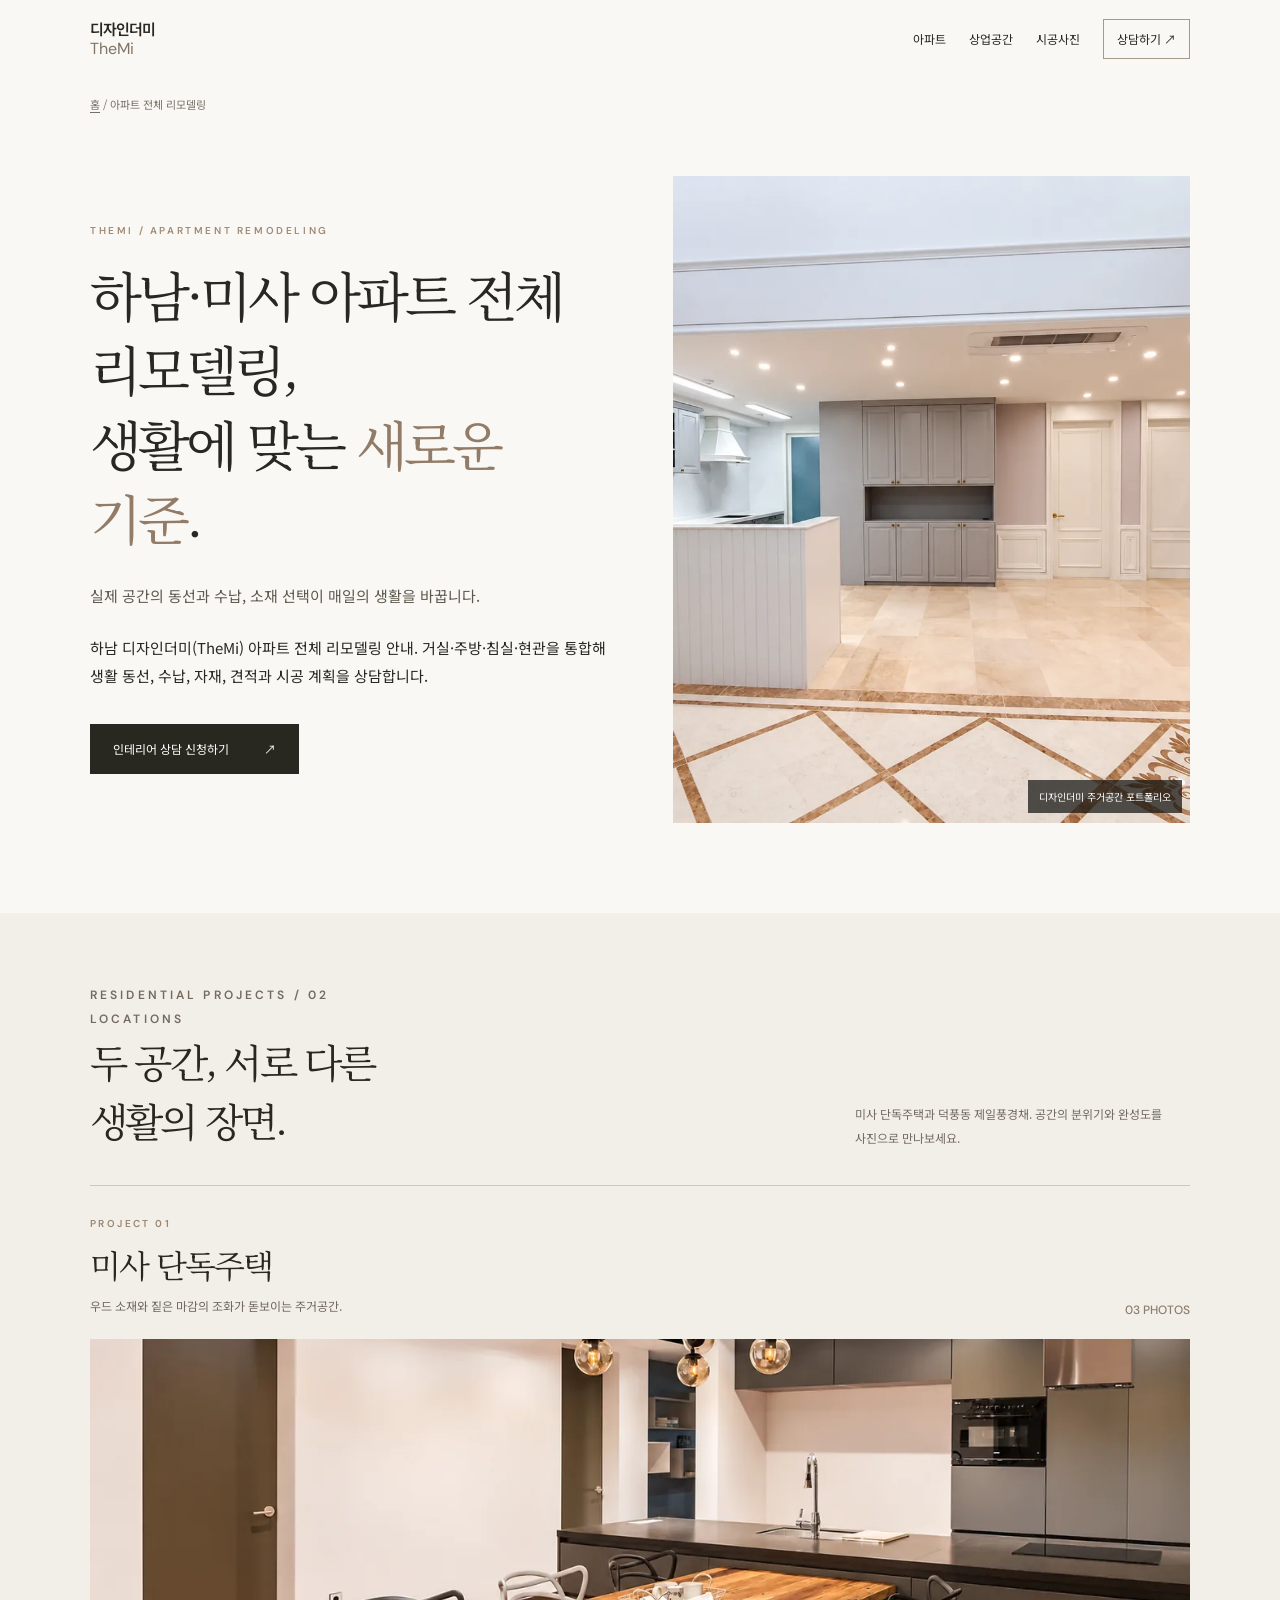
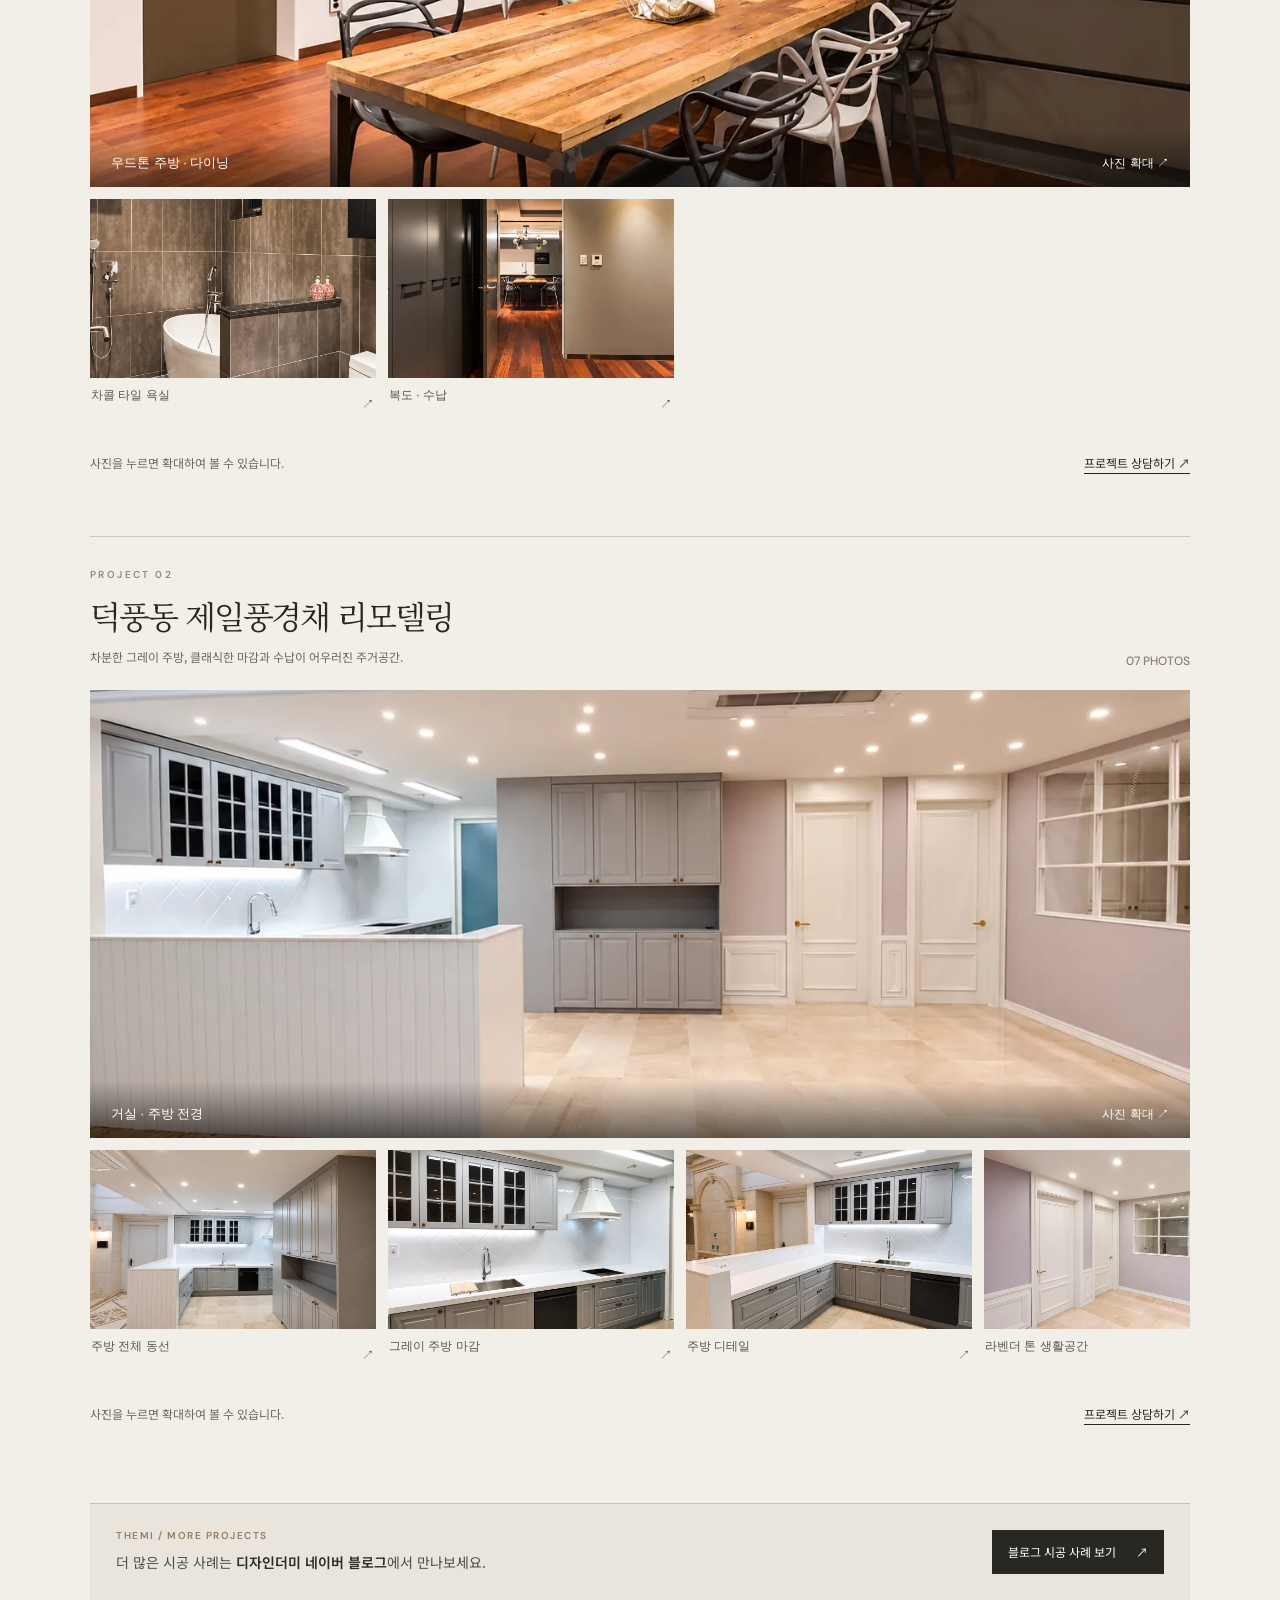
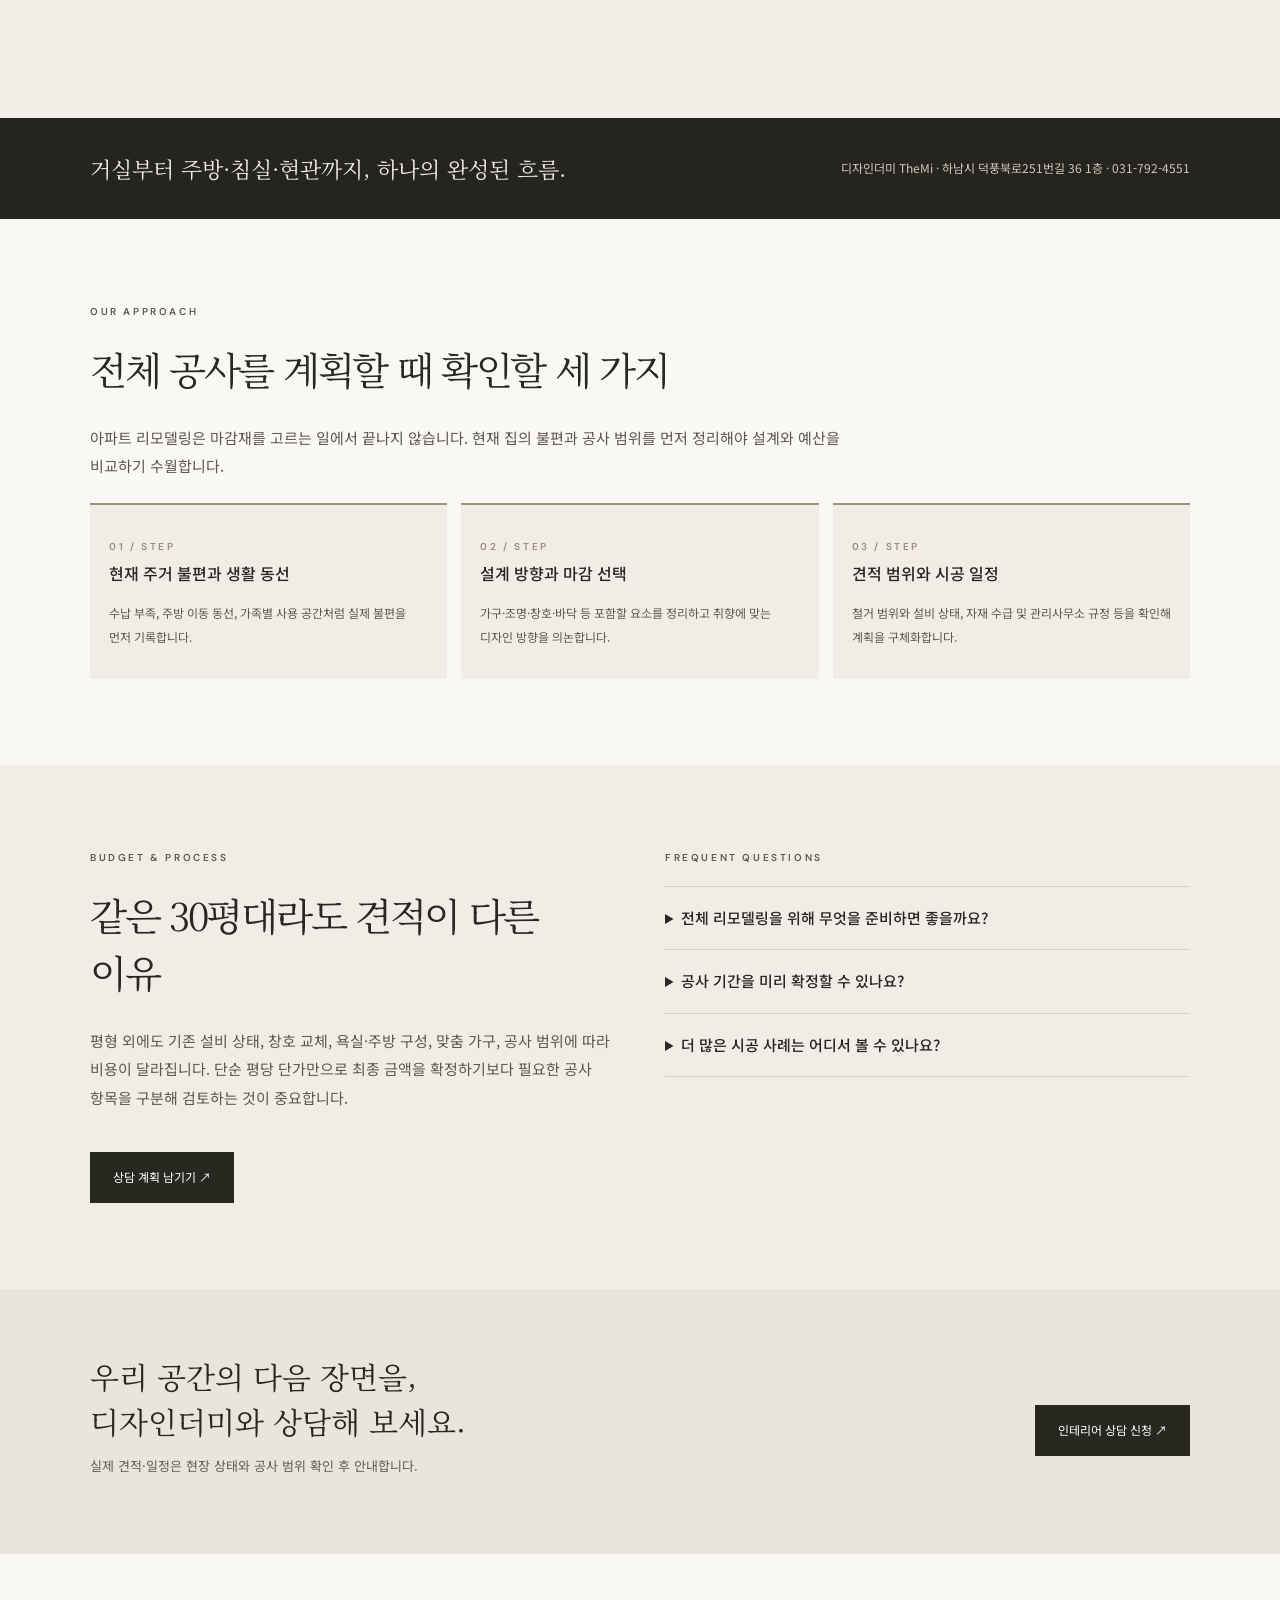
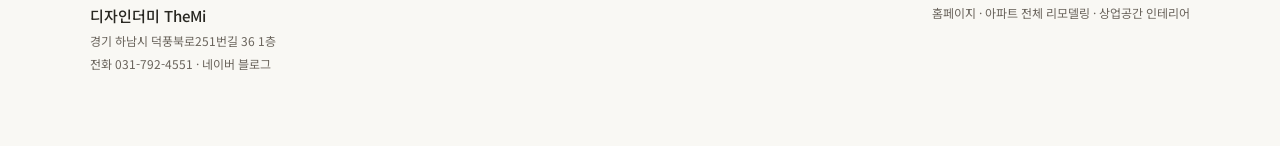
==== apartment-remodeling.html @ db44b950 "Add local answer content and structured geographic breadcrumbs for SEO AEO GEO" ====
<!doctype html>
<html lang="ko">
<head>
<meta charset="utf-8"><meta name="viewport" content="width=device-width, initial-scale=1">
<meta name="robots" content="index, follow, max-image-preview:large"><meta name="theme-color" content="#282720">
<title>하남·미사 아파트 리모델링 상담 | 디자인더미 TheMi</title>
<meta name="description" content="디자인더미 TheMi 주거공간 리모델링 포트폴리오. 미사 단독주택 3장, 하남 덕풍동 제일풍경채 7장의 주방·거실·욕실 사진과 아파트 전체 리모델링 상담 안내.">
<link rel="canonical" href="https://themi.co.kr/apartment-remodeling.html">
<meta property="og:type" content="article"><meta property="og:locale" content="ko_KR">
<meta property="og:site_name" content="디자인더미 TheMi">
<meta property="og:title" content="하남 아파트 전체 리모델링 상담 | 디자인더미 TheMi"><meta property="og:description" content="디자인더미 TheMi 주거공간 리모델링 포트폴리오. 미사 단독주택 3장, 하남 덕풍동 제일풍경채 7장의 주방·거실·욕실 사진과 아파트 전체 리모델링 상담 안내."><meta property="og:url" content="https://themi.co.kr/apartment-remodeling.html">
<meta property="og:image" content="https://themi.co.kr/assets/images/residential/deokpung-open-space.webp">
<link rel="icon" type="image/svg+xml" href="assets/favicon.svg">
<link rel="stylesheet" href="assets/seo-pages.css?v=20261024-public-01">
<link rel="stylesheet" href="assets/residential-gallery.css?v=20261024-public-01">
<script defer src="assets/residential-gallery.js?v=20261024b"></script>
<script type="application/ld+json">{"@context":"https://schema.org","@type":"Service","@id":"https://themi.co.kr/apartment-remodeling.html#service","name":"아파트 전체 리모델링","serviceType":"아파트 전체 리모델링","description":"하남 디자인더미(TheMi) 아파트 전체 리모델링 안내. 거실·주방·침실·현관을 통합해 생활 동선, 수납, 자재, 견적과 시공 계획을 상담합니다.","url":"https://themi.co.kr/apartment-remodeling.html","provider":{"@type":"LocalBusiness","name":"디자인더미","alternateName":"TheMi","url":"https://themi.co.kr/","telephone":"+82-31-792-4551","address":{"@type":"PostalAddress","streetAddress":"덕풍북로251번길 36 1층","addressLocality":"하남시","addressRegion":"경기도","addressCountry":"KR"}}}</script>
<script type="application/ld+json">{"@context":"https://schema.org","@type":"BreadcrumbList","itemListElement":[{"@type":"ListItem","position":1,"name":"홈","item":"https://themi.co.kr/"},{"@type":"ListItem","position":2,"name":"아파트 전체 리모델링","item":"https://themi.co.kr/apartment-remodeling.html"}]}</script>
</head>
<body>
<header class="wrap top"><a class="logo" href="./" aria-label="디자인더미 홈페이지">디자인더미<small>TheMi</small></a><nav class="nav" aria-label="서비스 메뉴"><a href="apartment-remodeling.html">아파트</a><a href="commercial-interior.html">상업공간</a><a href="#residential-portfolio">시공사진</a><a href="index.html#contact">상담하기 ↗</a></nav></header>
<main id="main">
<div class="wrap crumb"><a href="./">홈</a> / 아파트 전체 리모델링</div>
<section class="wrap hero">
<div><p class="eyebrow">THEMI / APARTMENT REMODELING</p><h1>하남·미사 아파트 전체 리모델링,<br>생활에 맞는 <em>새로운 기준</em>.</h1><p class="lead">실제 공간의 동선과 수납, 소재 선택이 매일의 생활을 바꿉니다.</p><p>하남 디자인더미(TheMi) 아파트 전체 리모델링 안내. 거실·주방·침실·현관을 통합해 생활 동선, 수납, 자재, 견적과 시공 계획을 상담합니다.</p><a class="btn" href="index.html#contact">인테리어 상담 신청하기 <span aria-hidden="true">↗</span></a></div>
<figure><img src="assets/images/residential/deokpung-open-space.webp" alt="하남 덕풍동 제일풍경채 아파트 리모델링 주방과 생활공간" loading="eager"><figcaption class="photo-note">디자인더미 주거공간 포트폴리오</figcaption></figure>
</section>

<section class="residential-projects" id="residential-portfolio" aria-labelledby="residential-portfolio-title">
 <div class="wrap">
  <div class="project-heading"><div><p class="eyebrow">RESIDENTIAL PROJECTS / 02 LOCATIONS</p><h2 id="residential-portfolio-title">두 공간, 서로 다른<br>생활의 장면.</h2></div><p>미사 단독주택과 덕풍동 제일풍경채. 공간의 분위기와 완성도를 사진으로 만나보세요.</p></div>
  <article class="res-project" id="misa-house">
  <div class="res-project-head"><div><span class="res-project-num">PROJECT 01</span><h3>미사 단독주택</h3><p>우드 소재와 짙은 마감의 조화가 돋보이는 주거공간.</p></div><span class="res-project-count">03 PHOTOS</span></div>
  <button class="res-project-hero" type="button" data-res-photo data-project="misa" data-index="0" aria-label="우드톤 주방 · 다이닝 사진 확대"><img src="assets/images/residential/misa-dining.webp" alt="원목 다이닝 테이블과 짙은 컬러 주방이 있는 미사 단독주택" width="1300" height="850" decoding="async" loading="lazy"><span class="res-project-photo-label"><strong>우드톤 주방 · 다이닝</strong><span>사진 확대 ↗</span></span></button>
  <div class="res-project-rail" role="group" aria-label="미사 단독주택 다른 사진 가로 목록"><button class="res-project-tile" type="button" data-res-photo data-project="misa" data-index="1" aria-label="차콜 타일 욕실 사진 확대"><img src="assets/images/residential/misa-bath.webp" alt="차콜 컬러 타일과 욕조를 중심으로 한 미사 단독주택 욕실" width="700" height="510" decoding="async" loading="lazy"><span>차콜 타일 욕실<span aria-hidden="true">↗</span></span></button>
<button class="res-project-tile" type="button" data-res-photo data-project="misa" data-index="2" aria-label="복도 · 수납 사진 확대"><img src="assets/images/residential/misa-hall.webp" alt="우드 바닥과 수납장으로 이어지는 미사 단독주택 실내 복도" width="700" height="510" decoding="async" loading="lazy"><span>복도 · 수납<span aria-hidden="true">↗</span></span></button></div>
  <div class="res-project-controls"><span>사진을 누르면 확대하여 볼 수 있습니다.</span><a href="index.html#contact">프로젝트 상담하기 ↗</a></div>
</article>
  <article class="res-project" id="deokpung-jeil">
  <div class="res-project-head"><div><span class="res-project-num">PROJECT 02</span><h3>덕풍동 제일풍경채 리모델링</h3><p>차분한 그레이 주방, 클래식한 마감과 수납이 어우러진 주거공간.</p></div><span class="res-project-count">07 PHOTOS</span></div>
  <button class="res-project-hero" type="button" data-res-photo data-project="deokpung" data-index="0" aria-label="거실 · 주방 전경 사진 확대"><img src="assets/images/residential/deokpung-open-space.webp" alt="덕풍동 제일풍경채의 개방된 거실과 주방" width="1300" height="850" decoding="async" loading="lazy"><span class="res-project-photo-label"><strong>거실 · 주방 전경</strong><span>사진 확대 ↗</span></span></button>
  <div class="res-project-rail" role="group" aria-label="덕풍동 제일풍경채 리모델링 다른 사진 가로 목록"><button class="res-project-tile" type="button" data-res-photo data-project="deokpung" data-index="1" aria-label="주방 전체 동선 사진 확대"><img src="assets/images/residential/deokpung-kitchen-overview.webp" alt="수납장을 배치한 덕풍동 제일풍경채 주방 전경" width="700" height="510" decoding="async" loading="lazy"><span>주방 전체 동선<span aria-hidden="true">↗</span></span></button>
<button class="res-project-tile" type="button" data-res-photo data-project="deokpung" data-index="2" aria-label="그레이 주방 마감 사진 확대"><img src="assets/images/residential/deokpung-kitchen-front.webp" alt="차분한 그레이 수납장과 주방 마감" width="700" height="510" decoding="async" loading="lazy"><span>그레이 주방 마감<span aria-hidden="true">↗</span></span></button>
<button class="res-project-tile" type="button" data-res-photo data-project="deokpung" data-index="3" aria-label="주방 디테일 사진 확대"><img src="assets/images/residential/deokpung-kitchen-side.webp" alt="주방 수전과 상·하부장 및 다이닝 동선" width="700" height="510" decoding="async" loading="lazy"><span>주방 디테일<span aria-hidden="true">↗</span></span></button>
<button class="res-project-tile" type="button" data-res-photo data-project="deokpung" data-index="4" aria-label="라벤더 톤 생활공간 사진 확대"><img src="assets/images/residential/deokpung-room.webp" alt="밝은 바닥과 실내 창문이 특징인 생활공간" width="700" height="510" decoding="async" loading="lazy"><span>라벤더 톤 생활공간<span aria-hidden="true">↗</span></span></button>
<button class="res-project-tile" type="button" data-res-photo data-project="deokpung" data-index="5" aria-label="드레스룸 · 복도 사진 확대"><img src="assets/images/residential/deokpung-dressing.webp" alt="밝은 수납장과 슬라이딩 도어가 있는 복도" width="700" height="510" decoding="async" loading="lazy"><span>드레스룸 · 복도<span aria-hidden="true">↗</span></span></button>
<button class="res-project-tile" type="button" data-res-photo data-project="deokpung" data-index="6" aria-label="거실과 마감 디테일 사진 확대"><img src="assets/images/residential/deokpung-living.webp" alt="천장 장식과 포인트 바닥 디자인을 적용한 거실" width="700" height="510" decoding="async" loading="lazy"><span>거실과 마감 디테일<span aria-hidden="true">↗</span></span></button></div>
  <div class="res-project-controls"><span>사진을 누르면 확대하여 볼 수 있습니다.</span><a href="index.html#contact">프로젝트 상담하기 ↗</a></div>
</article>
  
  <div class="portfolio-blog-cta"><div><span class="portfolio-blog-kicker">THEMI / MORE PROJECTS</span><p>더 많은 시공 사례는 <strong>디자인더미 네이버 블로그</strong>에서 만나보세요.</p></div><a href="https://blog.naver.com/771jung" target="_blank" rel="noopener noreferrer">블로그 시공 사례 보기 <span aria-hidden="true">↗</span></a></div>
 </div>
</section>
<dialog class="res-lightbox" id="residential-lightbox" aria-label="주거공간 시공 사진 크게 보기">
 <div class="res-lightbox-shell">
  <button class="res-lightbox-close" type="button" data-res-close aria-label="확대 사진 닫기">×</button>
  <div class="res-lightbox-image"><img id="residential-lightbox-image" alt="주거공간 사진" src="assets/images/residential/misa-dining.webp"></div>
  <div class="res-lightbox-bottom"><div class="meta"><small id="residential-lightbox-project">미사 단독주택</small><strong id="residential-lightbox-title">주방 · 다이닝</strong></div>
    <div class="res-lightbox-buttons"><button id="residential-photo-prev" type="button" aria-label="이전 사진">←</button><span id="residential-lightbox-count" aria-live="polite">1 / 3</span><button id="residential-photo-next" type="button" aria-label="다음 사진">→</button></div>
  </div>
 </div>
</dialog>
<section class="band"><div class="wrap"><b>거실부터 주방·침실·현관까지, 하나의 완성된 흐름.</b><span>디자인더미 TheMi · 하남시 덕풍북로251번길 36 1층 · 031-792-4551</span></div></section>
<section class="section"><div class="wrap"><p class="eyebrow">OUR APPROACH</p><h2>전체 공사를 계획할 때 확인할 세 가지</h2><p>아파트 리모델링은 마감재를 고르는 일에서 끝나지 않습니다. 현재 집의 불편과 공사 범위를 먼저 정리해야 설계와 예산을 비교하기 수월합니다.</p><div class="cards"><article class="card"><span class="eyebrow">01 / STEP</span><h3>현재 주거 불편과 생활 동선</h3><p>수납 부족, 주방 이동 동선, 가족별 사용 공간처럼 실제 불편을 먼저 기록합니다.</p></article>
<article class="card"><span class="eyebrow">02 / STEP</span><h3>설계 방향과 마감 선택</h3><p>가구·조명·창호·바닥 등 포함할 요소를 정리하고 취향에 맞는 디자인 방향을 의논합니다.</p></article>
<article class="card"><span class="eyebrow">03 / STEP</span><h3>견적 범위와 시공 일정</h3><p>철거 범위와 설비 상태, 자재 수급 및 관리사무소 규정 등을 확인해 계획을 구체화합니다.</p></article></div></div></section>
<section class="section" style="background:#f0ede7"><div class="wrap two"><div><p class="eyebrow">BUDGET & PROCESS</p><h2>같은 30평대라도 견적이 다른 이유</h2><p>평형 외에도 기존 설비 상태, 창호 교체, 욕실·주방 구성, 맞춤 가구, 공사 범위에 따라 비용이 달라집니다. 단순 평당 단가만으로 최종 금액을 확정하기보다 필요한 공사 항목을 구분해 검토하는 것이 중요합니다.</p><a href="index.html#contact" class="btn">상담 계획 남기기 ↗</a></div><div class="faq"><p class="eyebrow">FREQUENT QUESTIONS</p><details><summary>전체 리모델링을 위해 무엇을 준비하면 좋을까요?</summary><p>아파트 위치와 평형, 가족 구성, 불편한 점, 원하는 분위기, 희망 공사 시기, 예산 범위를 정리해두면 초기 상담에 도움이 됩니다.</p></details>
<details><summary>공사 기간을 미리 확정할 수 있나요?</summary><p>공정과 자재 납기, 관리사무소 공사 허용 일정에 따라 달라집니다. 현장 확인과 설계·견적 검토 후 안내해야 정확합니다.</p></details>
<details><summary>더 많은 시공 사례는 어디서 볼 수 있나요?</summary><p>이 페이지의 미사 단독주택·덕풍동 제일풍경채 포트폴리오 외에 다양한 인테리어 사례는 <a href="https://blog.naver.com/771jung" target="_blank" rel="noopener noreferrer">디자인더미 네이버 블로그</a>에서 확인하실 수 있습니다.</p></details></div></div></section>
<section class="cta"><div class="wrap"><div><h2>우리 공간의 다음 장면을,<br>디자인더미와 상담해 보세요.</h2><p>실제 견적·일정은 현장 상태와 공사 범위 확인 후 안내합니다.</p></div><a href="index.html#contact" class="btn">인테리어 상담 신청 ↗</a></div></section>
</main>
<footer class="bottom"><div class="wrap"><div><strong>디자인더미 TheMi</strong><br>경기 하남시 덕풍북로251번길 36 1층<br><a href="tel:0317924551">전화 031-792-4551</a> · <a href="https://blog.naver.com/771jung" target="_blank" rel="noopener noreferrer">네이버 블로그</a></div><div><a href="./">홈페이지</a> · <a href="apartment-remodeling.html">아파트 전체 리모델링</a> · <a href="commercial-interior.html">상업공간 인테리어</a></div></div></footer>
</body></html>
---- assets/seo-pages.css ----
@import url('https://fonts.googleapis.com/css2?family=DM+Sans:wght@400;500;600;700&family=Noto+Sans+KR:wght@300;400;500;600;700&family=Noto+Serif+KR:wght@400;500;600&display=swap');
:root{--ink:#282721;--dim:#777168;--stone:#e8e3d9;--paper:#f9f8f4;--line:#dedad2}
*{box-sizing:border-box}body{margin:0;background:var(--paper);font:400 15px/1.9 'Noto Sans KR',sans-serif;color:var(--ink);word-break:keep-all}
a{color:inherit;text-decoration:none}a:hover{text-decoration:underline}img{max-width:100%;display:block}
.wrap{width:min(1100px,calc(100% - 44px));margin:auto}.top{height:78px;display:flex;justify-content:space-between;align-items:center;gap:20px}
.logo{display:flex;flex-direction:column;line-height:1.3;font-weight:600;letter-spacing:-.06em}.logo small{font:16px 'DM Sans',sans-serif;color:#807365;letter-spacing:0}.nav{display:flex;gap:23px;align-items:center;font-size:12px}.nav a:last-child{border:1px solid #a59a89;padding:8px 13px}
.crumb{padding:16px 0;color:var(--dim);font-size:11px}.crumb a{text-decoration:underline;text-underline-offset:3px}
.hero{display:grid;grid-template-columns:1fr 1fr;gap:65px;align-items:center;padding:45px 0 90px}.eyebrow{font:600 10px 'DM Sans',sans-serif;letter-spacing:.26em;color:#a08a73;margin:0 0 20px}.hero h1{font:400 clamp(38px,4.2vw,64px)/1.38 'Noto Serif KR',serif;letter-spacing:-.075em;margin:0 0 26px}.hero h1 em{font-style:normal;color:#927b67}.lead{font-size:15px;line-height:2.1;color:#5e594f;margin-bottom:22px}.btn{display:inline-flex;align-items:center;justify-content:space-between;gap:35px;padding:14px 23px;background:#282720;color:#fff;font-size:12px;margin-top:18px}.hero figure{margin:0;position:relative}.hero img{aspect-ratio:4/5;width:100%;object-fit:cover}.photo-note{position:absolute;right:8px;bottom:10px;background:rgba(20,20,17,.72);color:#fff;padding:7px 11px;font-size:10px}
.band{background:#25241f;color:#eeeae3;padding:35px 0}.band .wrap{display:flex;align-items:center;justify-content:space-between;gap:24px}.band b{font:400 22px 'Noto Serif KR',serif}.band span{font-size:12px;color:#d0c9bc}
.section{padding:86px 0}.section h2{font:400 clamp(26px,3vw,41px)/1.5 'Noto Serif KR',serif;letter-spacing:-.06em;margin:0 0 26px}.section p{max-width:760px;color:#5d584f;margin:0 0 22px}
.cards{display:grid;grid-template-columns:repeat(3,1fr);gap:14px}.card{border-top:2px solid #9f917c;padding:25px 19px 30px;background:#f0ede7}.card h3{font-size:16px;font-weight:500;margin:0 0 12px}.card p{font-size:12px;line-height:2;margin:0}
.two{display:grid;grid-template-columns:1fr 1fr;gap:50px}.faq details{border-top:1px solid #d7d2c8;padding:17px 0}.faq details:last-child{border-bottom:1px solid #d7d2c8}.faq summary{cursor:pointer;font-weight:500}.faq details p{margin:12px 0;color:var(--dim);font-size:13px}
.cta{background:#e9e4dc;padding:65px 0}.cta .wrap{display:flex;align-items:center;justify-content:space-between;gap:35px}.cta h2{margin:0;font:400 30px/1.5 'Noto Serif KR',serif}.cta p{font-size:13px;margin:10px 0;color:#615c55}.bottom{padding:48px 0 70px;font-size:12px;color:#6a645c}.bottom .wrap{display:flex;justify-content:space-between;gap:25px;flex-wrap:wrap}.bottom strong{font-weight:500;font-size:15px;color:var(--ink)}
@media(max-width:750px){.top{height:70px}.nav{gap:11px;font-size:10px}.nav a:last-child{padding:5px 7px}.hero{grid-template-columns:1fr;gap:28px;padding:25px 0 60px}.hero h1{font-size:40px}.hero img{aspect-ratio:5/4}.band .wrap{align-items:start;flex-direction:column}.cards{grid-template-columns:1fr}.two{grid-template-columns:1fr;gap:15px}.section{padding:55px 0}.cta .wrap{align-items:start;flex-direction:column}.cta h2{font-size:25px}}

/* Owner-supplied commercial interior portfolio */
.gallery-section{padding:92px 0 105px;background:#eae6df}
.gallery-heading{display:flex;justify-content:space-between;align-items:end;gap:30px;margin-bottom:30px}
.gallery-heading h2{font:400 clamp(29px,3.2vw,44px)/1.45 'Noto Serif KR',serif;letter-spacing:-.07em;margin:0 0 13px}
.gallery-heading p{font-size:13px;color:#5f584f;line-height:2;margin:0;max-width:620px}
.gallery-kicker{font:600 10px 'DM Sans',sans-serif;letter-spacing:.1em;color:#8b7b69;white-space:nowrap}
.commercial-gallery{display:grid;grid-template-columns:repeat(3,minmax(0,1fr));gap:18px}
.commercial-shot{display:block;border:0;padding:0;background:#f8f6f1;color:var(--ink);text-align:left;cursor:pointer;min-width:0}
.commercial-shot:focus-visible{outline:3px solid #88715c;outline-offset:3px}
.commercial-shot-media{position:relative;display:block;overflow:hidden;background:#ded7c9}
.commercial-shot-media img{display:block;width:100%;aspect-ratio:4/5;object-fit:cover;transition:transform .5s ease}
.commercial-shot:hover img{transform:scale(1.045)}
.gallery-zoom{position:absolute;top:12px;right:12px;padding:6px 9px;color:#fff;background:rgba(20,19,16,.65);font-size:10px;line-height:1.5}
.commercial-shot-caption{display:flex;flex-direction:column;gap:4px;padding:16px 18px 18px;min-height:84px}
.commercial-shot-caption strong{font-size:15px;font-weight:500;letter-spacing:-.035em}
.commercial-shot-caption small{font-size:11px;color:#756d60;line-height:1.65}
.gallery-photo-footnote{font-size:11px;color:#777068;margin:25px 0 0;line-height:1.8}
.commercial-lightbox{padding:0;border:0;background:#f9f7f2;color:#26241f;box-shadow:0 25px 110px rgba(0,0,0,.52);width:min(810px,calc(100vw - 30px));max-height:94svh;overflow:hidden}
.commercial-lightbox::backdrop{background:rgba(8,8,7,.83)}
.lightbox-inner{position:relative;display:flex;flex-direction:column;max-height:94svh}
.lightbox-close{position:absolute;right:13px;top:13px;z-index:2;display:grid;place-items:center;border:0;border-radius:50%;background:rgba(15,15,13,.63);color:#fff;font:300 35px Arial;line-height:1;width:45px;height:45px;cursor:pointer}
.lightbox-image-area{display:flex;justify-content:center;align-items:center;background:#1d1c1a;overflow:hidden;min-height:0}
.lightbox-image-area img{display:block;width:100%;height:min(73svh,760px);max-height:73svh;object-fit:contain}
.lightbox-footer{padding:17px 22px 22px;display:flex;justify-content:space-between;align-items:center;gap:20px}
.lightbox-eyebrow{color:#807260;font:600 10px 'DM Sans',sans-serif;letter-spacing:.1em}
.lightbox-footer p{font:400 19px 'Noto Serif KR',serif;margin:6px 0 0}
.lightbox-footer nav{display:flex;align-items:center;gap:12px}
.lightbox-footer button{cursor:pointer;background:transparent;color:#3c352b;border:1px solid #c4b9ac;min-height:42px;min-width:43px;font-size:18px}
.lightbox-footer button:hover{background:#343128;color:#fff}
.lightbox-footer nav span{font:600 11px 'DM Sans',sans-serif;color:#73695e;white-space:nowrap}
@media(max-width:750px){
.gallery-section{padding:58px 0 67px}
.gallery-heading{flex-direction:column;align-items:start;gap:12px}
.commercial-gallery{grid-template-columns:repeat(2,minmax(0,1fr));gap:10px}
.commercial-shot-caption{padding:11px 12px;min-height:84px}
.commercial-shot-caption strong{font-size:13px}
.commercial-shot-caption small{font-size:10px}
.gallery-zoom{font-size:9px;top:7px;right:7px}
.lightbox-image-area img{height:min(70svh,680px);max-height:70svh}
.lightbox-footer{padding:13px 16px 17px}
.lightbox-footer p{font-size:16px}
.lightbox-footer nav{gap:6px}
.lightbox-footer button{min-width:36px;min-height:38px}
}
@media(prefers-reduced-motion:reduce){.commercial-shot-media img{transition:none}}

/* Commercial gallery refinement: mobile horizontal collection instead of very tall image grid */
.commercial-shot-media img{aspect-ratio:16/10;object-position:center 64%}
.commercial-shot-caption{min-height:77px}
@media(max-width:750px){
 .commercial-gallery{display:flex;overflow-x:auto;scroll-snap-type:x mandatory;overscroll-behavior-inline:contain;scrollbar-width:thin;gap:12px;padding-bottom:12px}
 .commercial-shot{flex:0 0 min(75vw,390px);scroll-snap-align:start}
 .commercial-shot-media img{width:100%;height:auto;aspect-ratio:16/10;object-fit:cover;object-position:center 65%}
 .commercial-shot-caption{min-height:70px}
}

/* Public portfolio call-to-action: additional verified projects on Naver blog */
.portfolio-blog-cta{display:flex;justify-content:space-between;align-items:center;gap:26px;margin:32px 0 26px;padding:24px 26px;background:#e9e4dc;color:#2f2a24;border-top:1px solid #cdbfae}
.portfolio-blog-cta>div{min-width:0}
.portfolio-blog-kicker{display:block;margin-bottom:7px;font:600 10px/1.5 'DM Sans',sans-serif;letter-spacing:.15em;color:#917d66}
.portfolio-blog-cta p{margin:0!important;font-size:14px!important;line-height:1.85!important;color:#514b42!important}
.portfolio-blog-cta p strong{font-weight:600;color:#2d2b26}
.portfolio-blog-cta>a{display:inline-flex;align-items:center;justify-content:space-between;gap:20px;padding:13px 16px;background:#292721;color:#fff;text-decoration:none;white-space:nowrap;font-size:12px;line-height:1.5}
.portfolio-blog-cta>a:hover,.portfolio-blog-cta>a:focus-visible{background:#554e43;color:#fff}
@media(max-width:700px){.portfolio-blog-cta{flex-direction:column;align-items:stretch;gap:15px;margin:25px 0 20px;padding:19px 18px}.portfolio-blog-cta p{font-size:13px!important}.portfolio-blog-cta>a{justify-content:space-between;width:100%;min-height:43px}}
---- assets/residential-gallery.css ----
/* Residential project portfolio: two projects, compact panoramic previews and horizontal filmstrips. */
.residential-projects{padding:70px 0 92px;background:#f2eee8}
.residential-projects .project-heading{display:flex;align-items:end;justify-content:space-between;gap:32px;margin:0 0 35px}
.residential-projects .project-heading h2{font:400 clamp(28px,3.1vw,46px)/1.5 'Noto Serif KR',serif;letter-spacing:-.07em;margin:0}
.residential-projects .project-heading p{font-size:12px;color:#736a60;max-width:335px;line-height:2;margin:0}
.res-project{padding:28px 0 45px;border-top:1px solid #cfc6b8}
.res-project + .res-project{margin-top:16px}
.res-project-head{display:flex;align-items:end;justify-content:space-between;gap:25px;margin:0 0 21px}
.res-project-num{display:block;color:#9b8770;letter-spacing:.24em;font-size:10px;font-family:'DM Sans',sans-serif;font-weight:600}
.res-project-head h3{font:400 clamp(23px,2.5vw,37px)/1.45 'Noto Serif KR',serif;letter-spacing:-.065em;margin:8px 0}
.res-project-head p{font-size:12px;line-height:1.9;color:#70675e;margin:0}
.res-project-count{font:500 12px 'DM Sans',sans-serif;color:#8d7d6b;white-space:nowrap}
.res-project-hero,.res-project-tile{border:0;display:block;padding:0;background:transparent;text-align:left;position:relative;cursor:pointer;color:#fff;overflow:hidden}
.res-project-hero{width:100%;height:clamp(230px,35vw,455px)}
.res-project-hero img{display:block;width:100%;height:100%;object-fit:cover;object-position:center 53%;transition:transform .4s ease}
.res-project-hero[data-project="misa"] img{object-position:center 45%}
.res-project-hero:hover img,.res-project-tile:hover img{transform:scale(1.035)}
.res-project-photo-label{position:absolute;bottom:0;left:0;right:0;display:flex;justify-content:space-between;align-items:center;gap:15px;padding:24px 21px 15px;background:linear-gradient(transparent,rgba(10,10,8,.6));font-size:12px}
.res-project-photo-label strong{font-weight:500;font-size:13px}
.res-project-rail{display:flex;gap:12px;margin-top:12px;overflow-x:auto;overscroll-behavior-inline:contain;scroll-snap-type:x mandatory;scrollbar-width:thin;padding-bottom:9px}
.res-project-tile{flex:0 0 clamp(180px,26%,290px);scroll-snap-align:start;color:#292720}
.res-project-tile img{display:block;width:100%;height:clamp(130px,14vw,180px);object-fit:cover;transition:transform .4s ease}
.res-project-tile span{display:flex;justify-content:space-between;gap:12px;padding:9px 1px;font-size:12px;color:#5b544b}
.res-photo-disclaimer{font-size:11px;color:#746c61;line-height:1.8;margin:10px 0}
.res-project-controls{display:flex;gap:16px;align-items:center;justify-content:space-between;margin-top:12px;font-size:12px;color:#70675d}
.res-project-controls a{text-decoration:underline;text-underline-offset:5px;color:#292720}
.res-project-hero:focus-visible,.res-project-tile:focus-visible{outline:3px solid #b19778;outline-offset:3px}
.res-lightbox{border:0;padding:0;background:#f7f4ef;color:#282720;width:min(950px,calc(100vw - 20px));max-height:96svh;overflow:hidden;box-shadow:0 28px 100px #0009}
.res-lightbox::backdrop{background:rgba(8,8,8,.87)}
.res-lightbox-shell{display:flex;flex-direction:column;position:relative;max-height:96svh}
.res-lightbox-image{background:#191916;min-height:0;display:flex;align-items:center;justify-content:center;overflow:hidden}
.res-lightbox-image img{width:100%;height:min(76svh,850px);max-height:76svh;object-fit:contain}
.res-lightbox-close{cursor:pointer;position:absolute;top:12px;right:12px;z-index:2;border:0;color:#fff;background:rgba(15,14,12,.7);border-radius:50%;width:45px;height:45px;display:grid;place-items:center;font-size:30px;font-weight:300;line-height:1}
.res-lightbox-bottom{display:flex;justify-content:space-between;align-items:center;gap:12px;padding:13px 18px 17px}
.res-lightbox-bottom .meta{display:flex;flex-direction:column;gap:4px;min-width:0}
.res-lightbox-bottom small{color:#8d7d69;font:600 10px 'DM Sans',sans-serif;letter-spacing:.11em}
.res-lightbox-bottom strong{font:400 17px 'Noto Serif KR',serif}
.res-lightbox-buttons{display:flex;align-items:center;gap:9px}
.res-lightbox-buttons button{cursor:pointer;border:1px solid #b6a899;background:transparent;color:#363029;min-width:40px;min-height:40px;font-size:18px}
.res-lightbox-buttons span{min-width:42px;text-align:center;font-size:11px;color:#7c7165}
@media(max-width:750px){
  .residential-projects{padding:48px 0 58px}
  .residential-projects .project-heading{display:block;margin-bottom:20px}
  .residential-projects .project-heading p{margin-top:15px}
  .res-project{padding:19px 0 28px}
  .res-project-head{align-items:start}
  .res-project-head h3{font-size:25px}
  .res-project-count{font-size:10px;margin-top:15px}
  .res-project-hero{height:auto;aspect-ratio:16/10}
  .res-project-rail{gap:10px}
  .res-project-tile{flex-basis:44%;min-width:142px}
  .res-project-tile img{height:auto;aspect-ratio:4/3}
  .res-project-tile span{font-size:11px}
  .res-lightbox-image img{height:min(70svh,730px);max-height:70svh}
  .res-lightbox-bottom{padding:12px 13px 16px}
  .res-lightbox-bottom strong{font-size:14px}
  .res-lightbox-buttons{gap:5px}
  .res-lightbox-buttons button{min-width:35px;min-height:38px}
}
@media(prefers-reduced-motion:reduce){.res-project-hero img,.res-project-tile img{transition:none}}
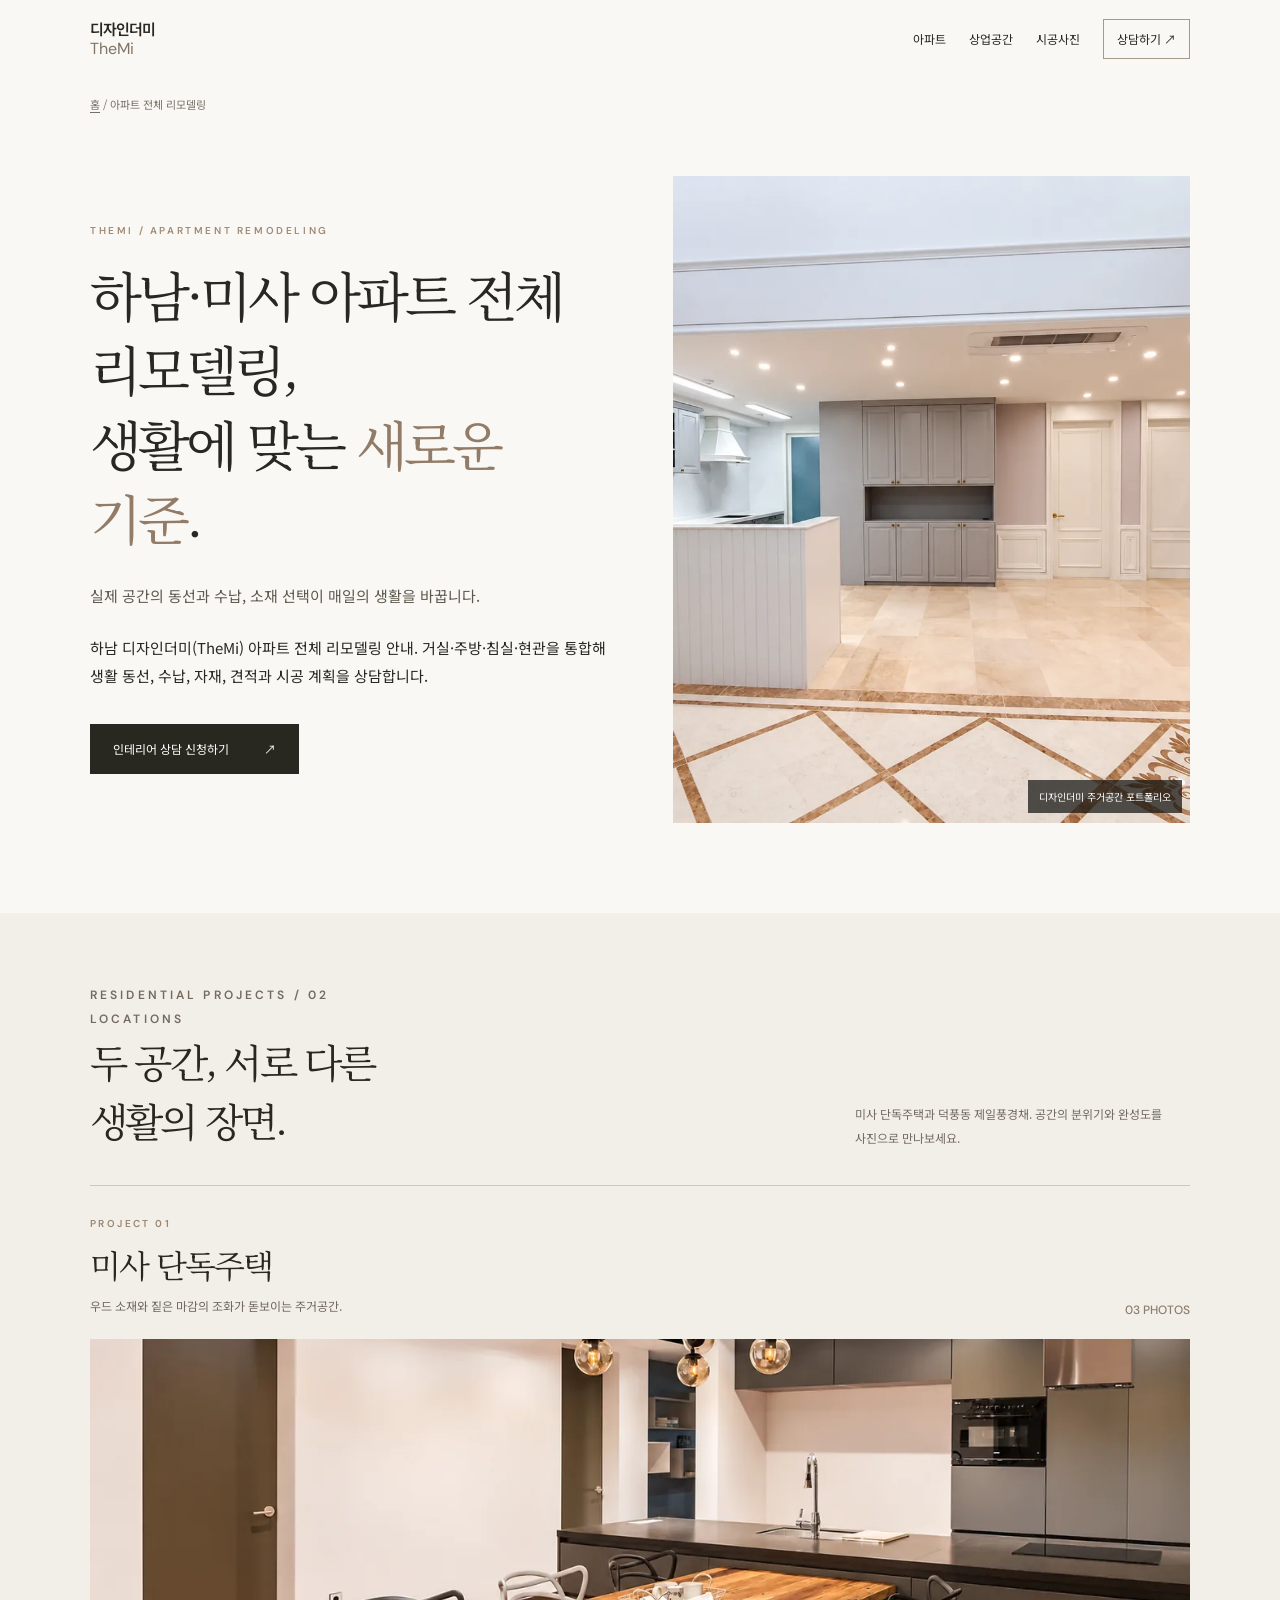
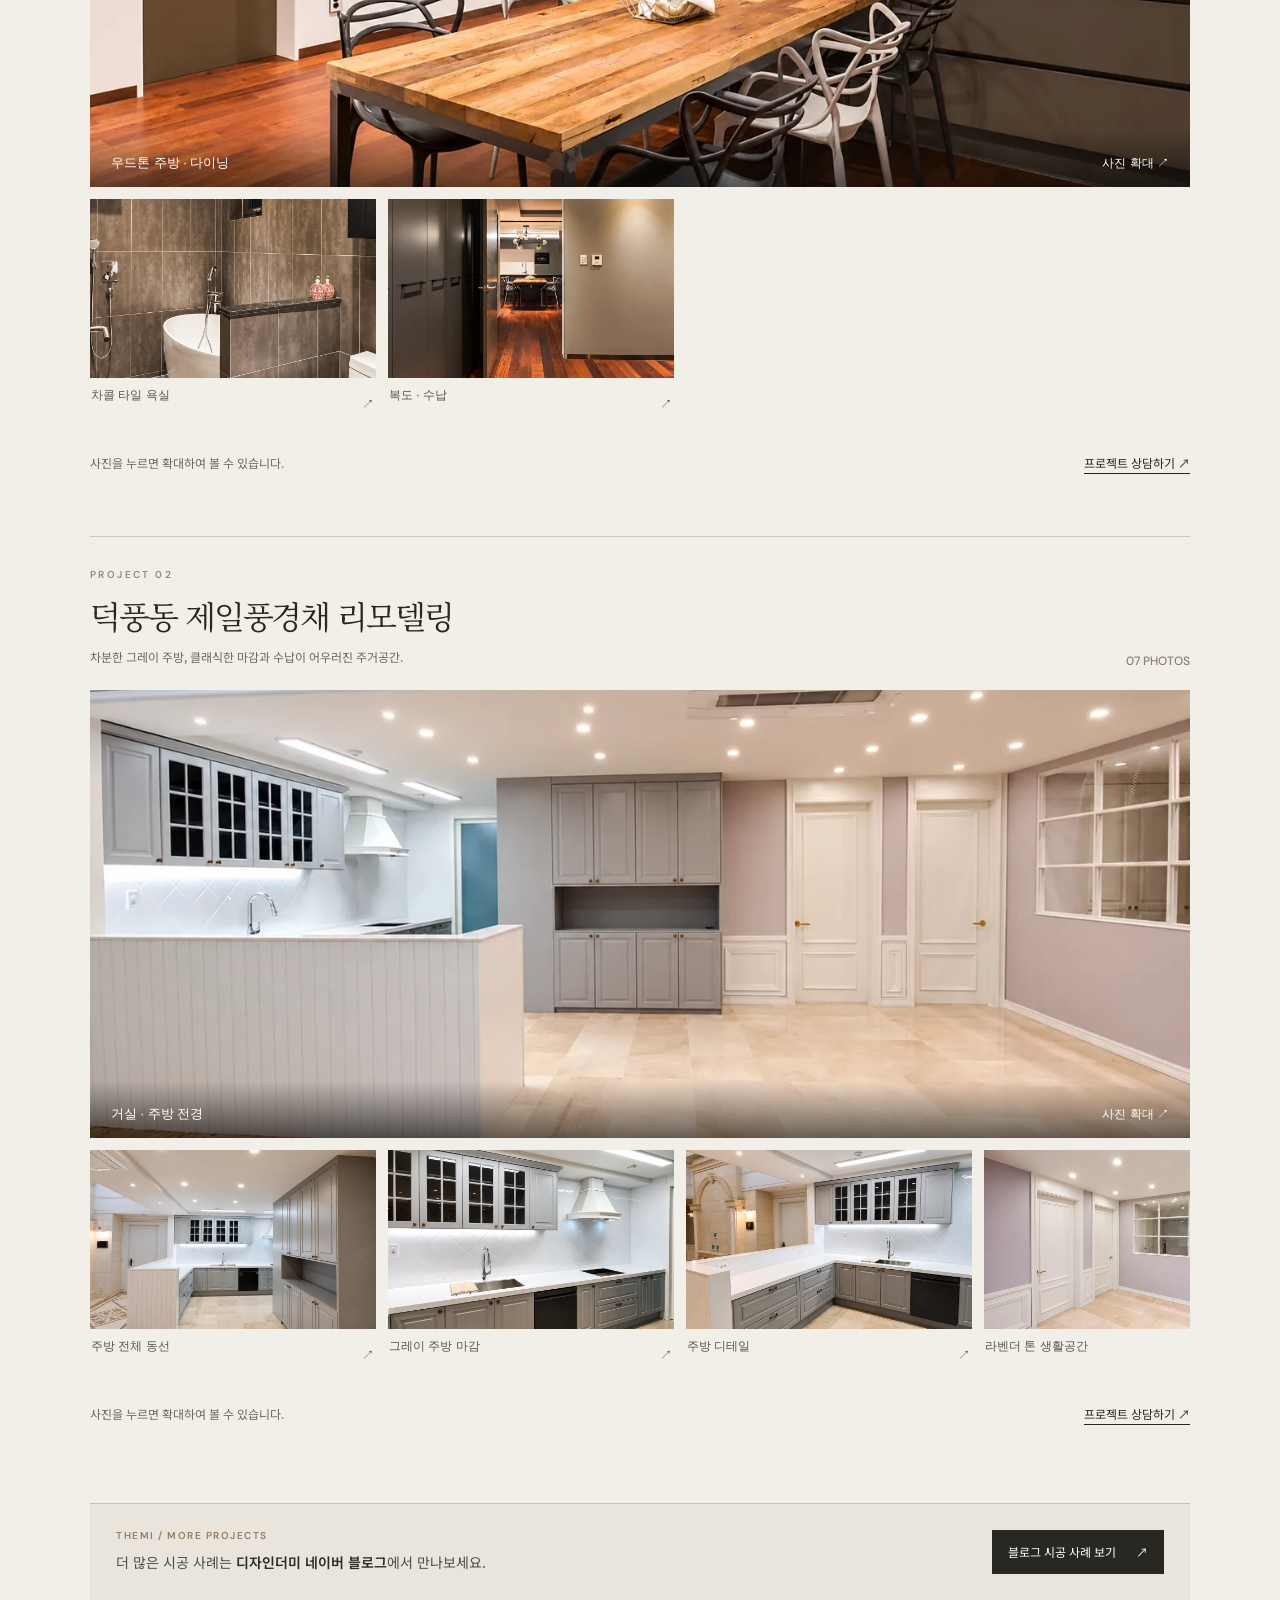
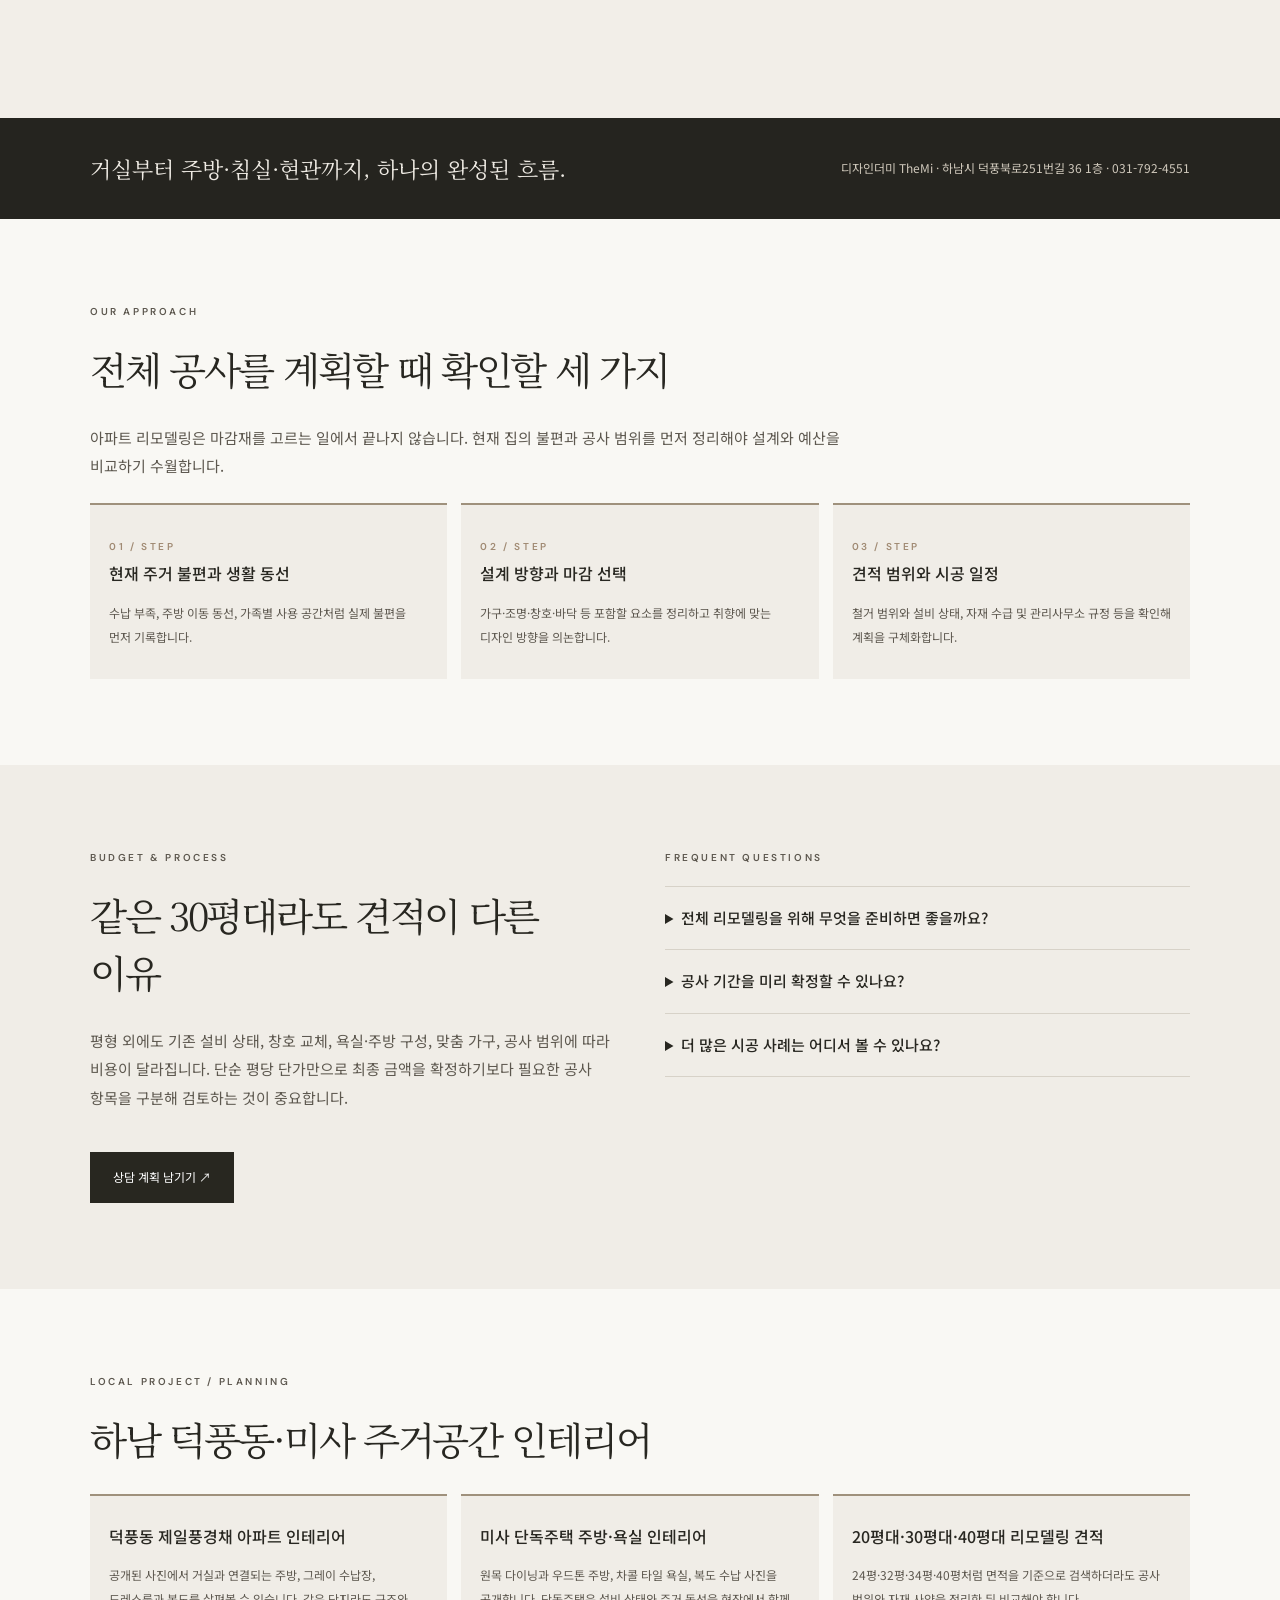
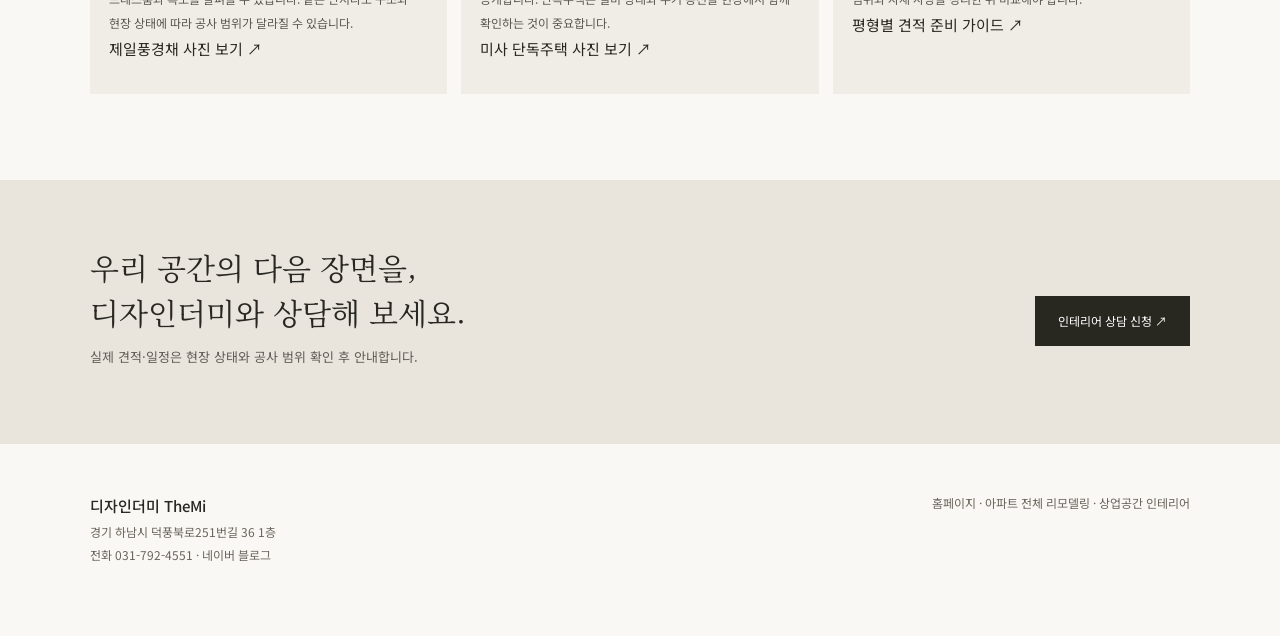
==== commit 6b5481d8: "Add useful long-tail service information to apartment-remodeling.html" ====
--- a/apartment-remodeling.html
+++ b/apartment-remodeling.html
@@ -67,6 +67,7 @@
 <section class="section" style="background:#f0ede7"><div class="wrap two"><div><p class="eyebrow">BUDGET & PROCESS</p><h2>같은 30평대라도 견적이 다른 이유</h2><p>평형 외에도 기존 설비 상태, 창호 교체, 욕실·주방 구성, 맞춤 가구, 공사 범위에 따라 비용이 달라집니다. 단순 평당 단가만으로 최종 금액을 확정하기보다 필요한 공사 항목을 구분해 검토하는 것이 중요합니다.</p><a href="index.html#contact" class="btn">상담 계획 남기기 ↗</a></div><div class="faq"><p class="eyebrow">FREQUENT QUESTIONS</p><details><summary>전체 리모델링을 위해 무엇을 준비하면 좋을까요?</summary><p>아파트 위치와 평형, 가족 구성, 불편한 점, 원하는 분위기, 희망 공사 시기, 예산 범위를 정리해두면 초기 상담에 도움이 됩니다.</p></details>
 <details><summary>공사 기간을 미리 확정할 수 있나요?</summary><p>공정과 자재 납기, 관리사무소 공사 허용 일정에 따라 달라집니다. 현장 확인과 설계·견적 검토 후 안내해야 정확합니다.</p></details>
 <details><summary>더 많은 시공 사례는 어디서 볼 수 있나요?</summary><p>이 페이지의 미사 단독주택·덕풍동 제일풍경채 포트폴리오 외에 다양한 인테리어 사례는 <a href="https://blog.naver.com/771jung" target="_blank" rel="noopener noreferrer">디자인더미 네이버 블로그</a>에서 확인하실 수 있습니다.</p></details></div></div></section>
+<section class="section" id="local-remodeling-details"><div class="wrap"><p class="eyebrow">LOCAL PROJECT / PLANNING</p><h2>하남 덕풍동·미사 주거공간 인테리어</h2><div class="cards"><article class="card"><h3>덕풍동 제일풍경채 아파트 인테리어</h3><p>공개된 사진에서 거실과 연결되는 주방, 그레이 수납장, 드레스룸과 복도를 살펴볼 수 있습니다. 같은 단지라도 구조와 현장 상태에 따라 공사 범위가 달라질 수 있습니다.</p><a href="#deokpung-jeil">제일풍경채 사진 보기 ↗</a></article><article class="card"><h3>미사 단독주택 주방·욕실 인테리어</h3><p>원목 다이닝과 우드톤 주방, 차콜 타일 욕실, 복도 수납 사진을 공개합니다. 단독주택은 설비 상태와 주거 동선을 현장에서 함께 확인하는 것이 중요합니다.</p><a href="#misa-house">미사 단독주택 사진 보기 ↗</a></article><article class="card"><h3>20평대·30평대·40평대 리모델링 견적</h3><p>24평·32평·34평·40평처럼 면적을 기준으로 검색하더라도 공사 범위와 자재 사양을 정리한 뒤 비교해야 합니다.</p><a href="hanam-remodeling-guide.html">평형별 견적 준비 가이드 ↗</a></article></div></div></section>
 <section class="cta"><div class="wrap"><div><h2>우리 공간의 다음 장면을,<br>디자인더미와 상담해 보세요.</h2><p>실제 견적·일정은 현장 상태와 공사 범위 확인 후 안내합니다.</p></div><a href="index.html#contact" class="btn">인테리어 상담 신청 ↗</a></div></section>
 </main>
 <footer class="bottom"><div class="wrap"><div><strong>디자인더미 TheMi</strong><br>경기 하남시 덕풍북로251번길 36 1층<br><a href="tel:0317924551">전화 031-792-4551</a> · <a href="https://blog.naver.com/771jung" target="_blank" rel="noopener noreferrer">네이버 블로그</a></div><div><a href="./">홈페이지</a> · <a href="apartment-remodeling.html">아파트 전체 리모델링</a> · <a href="commercial-interior.html">상업공간 인테리어</a></div></div></footer>
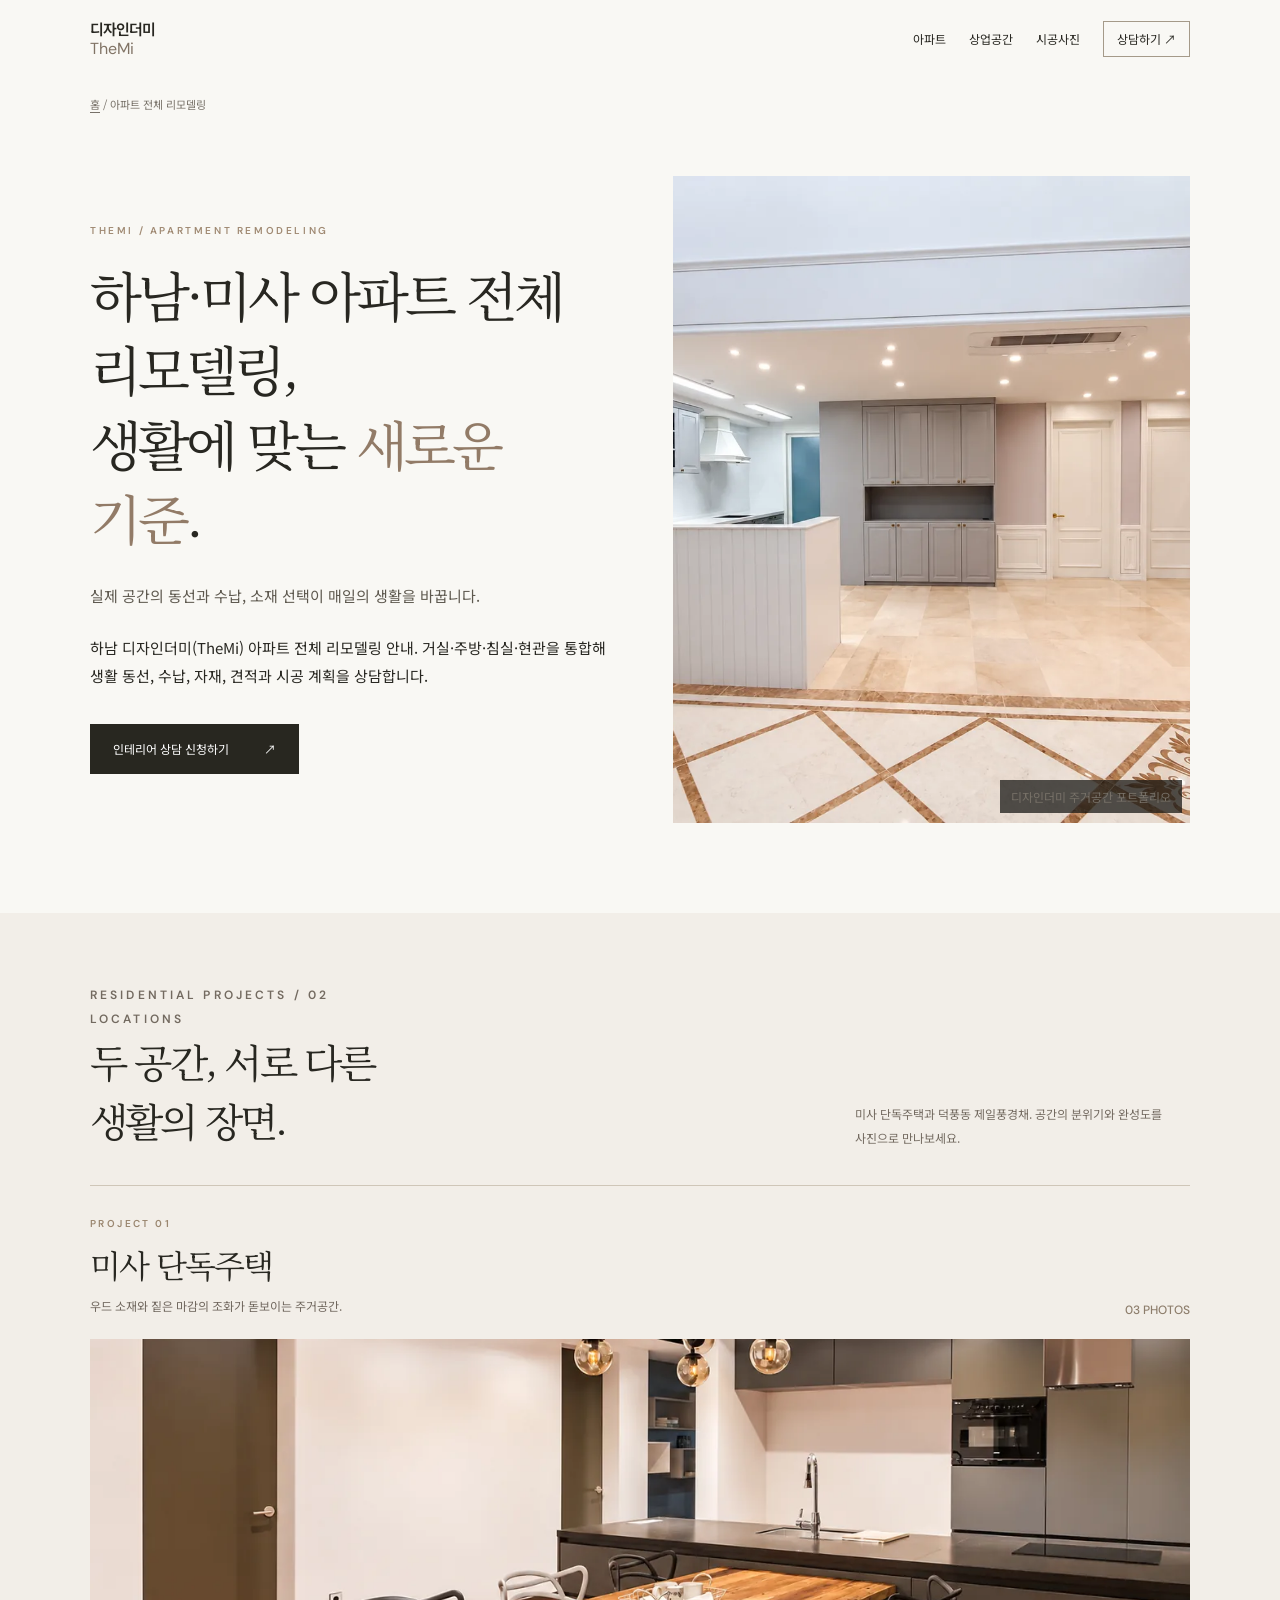
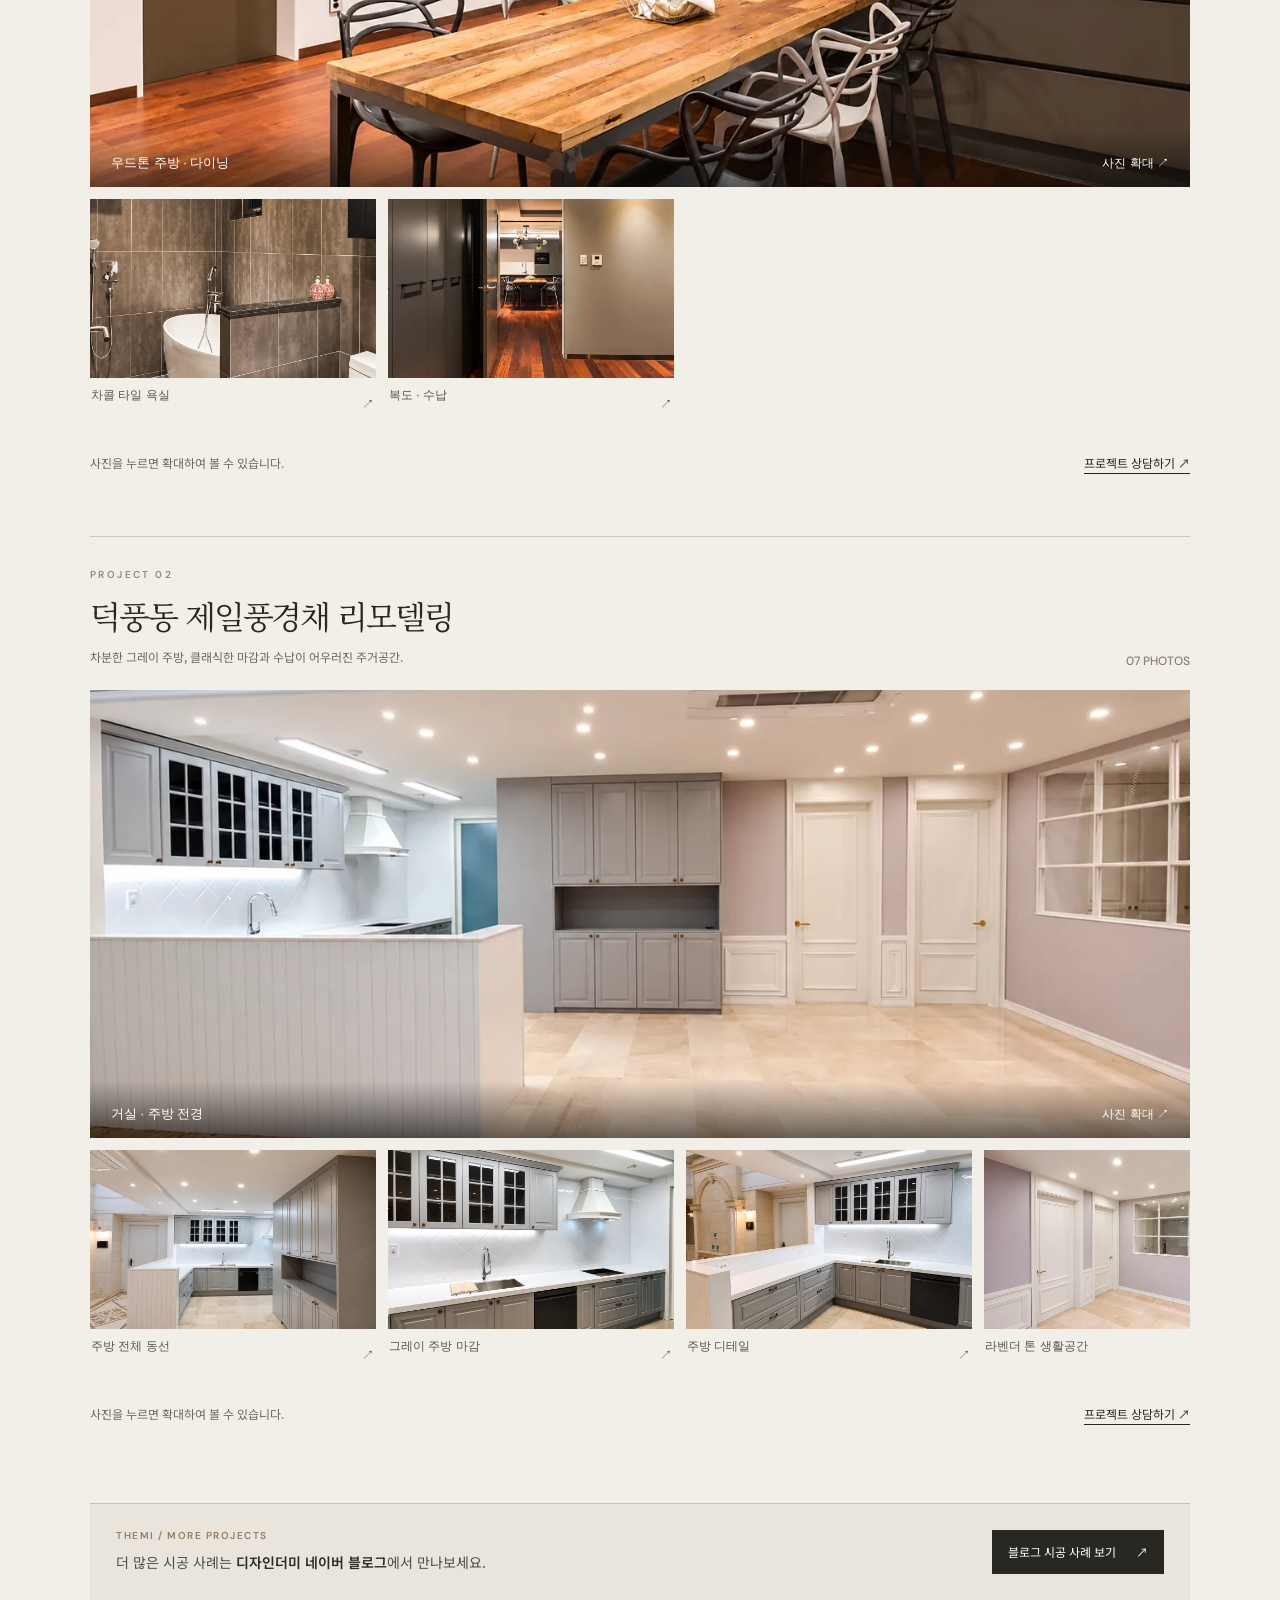
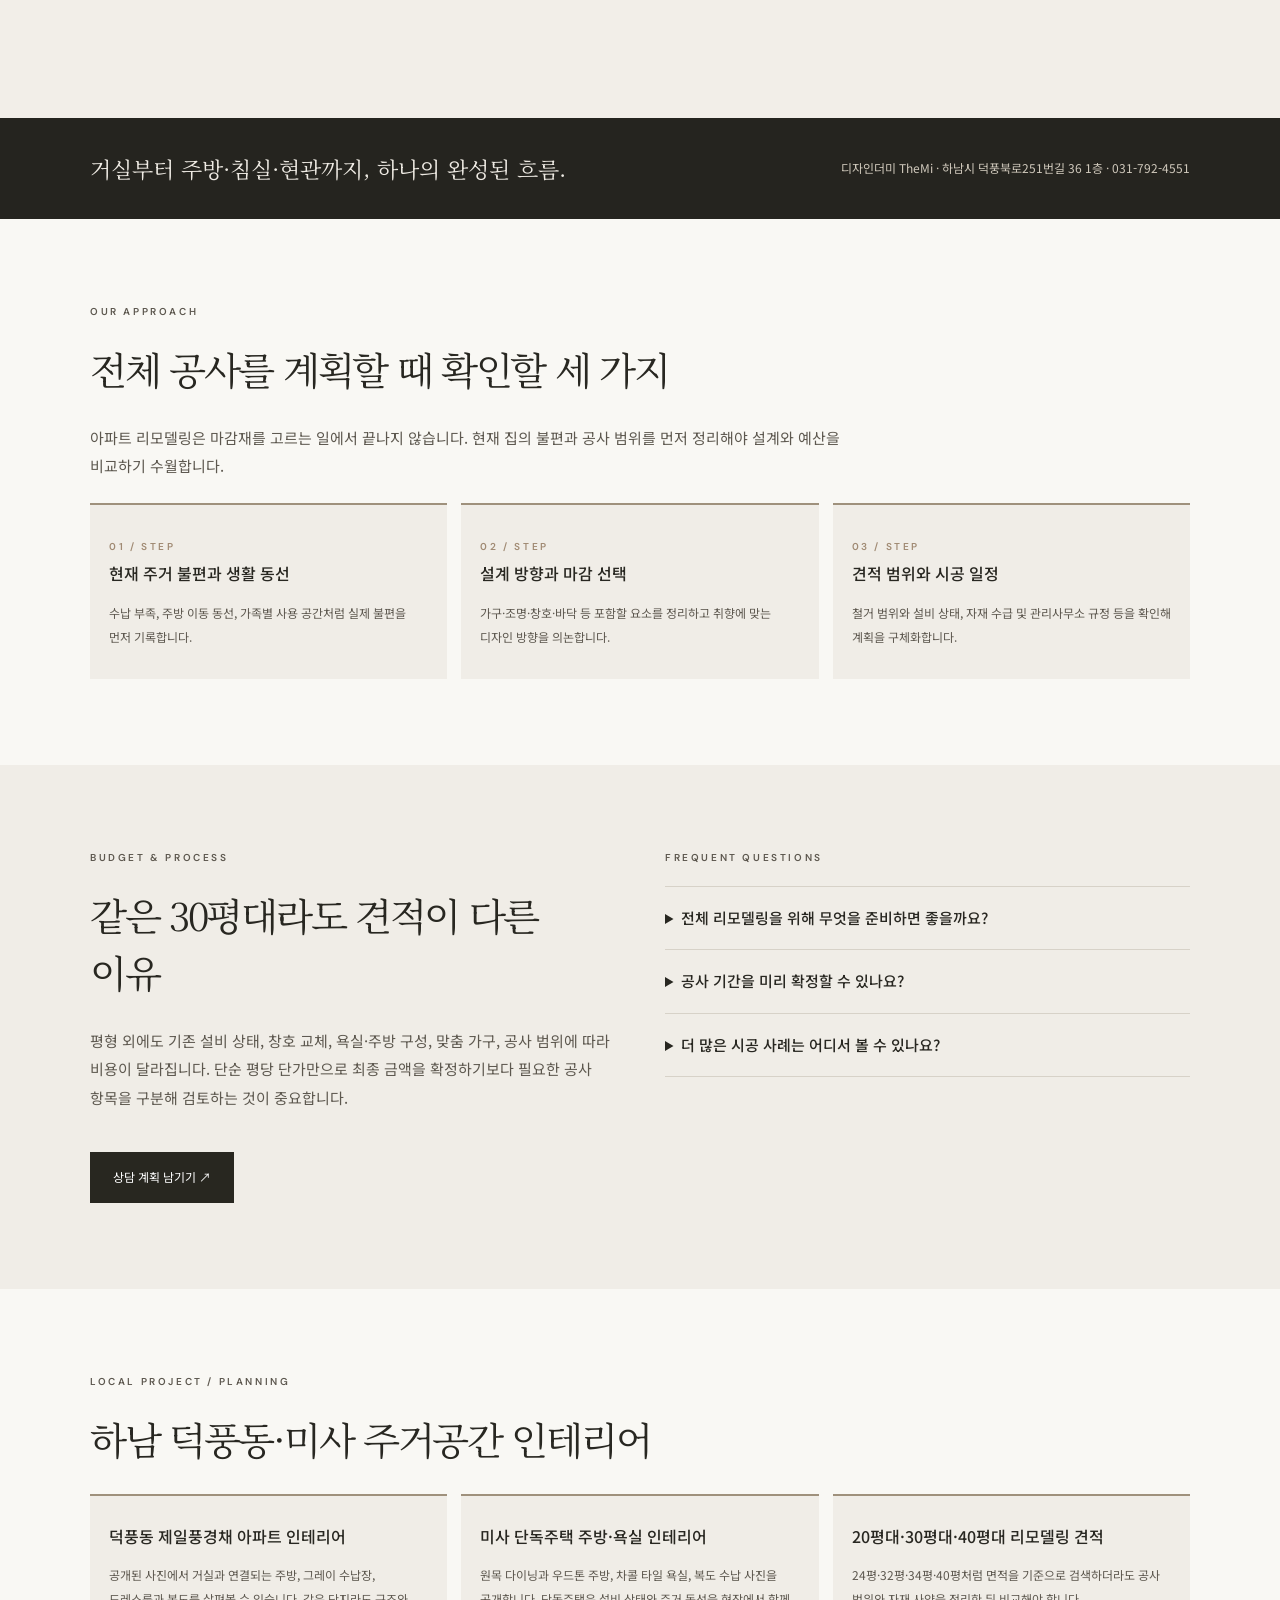
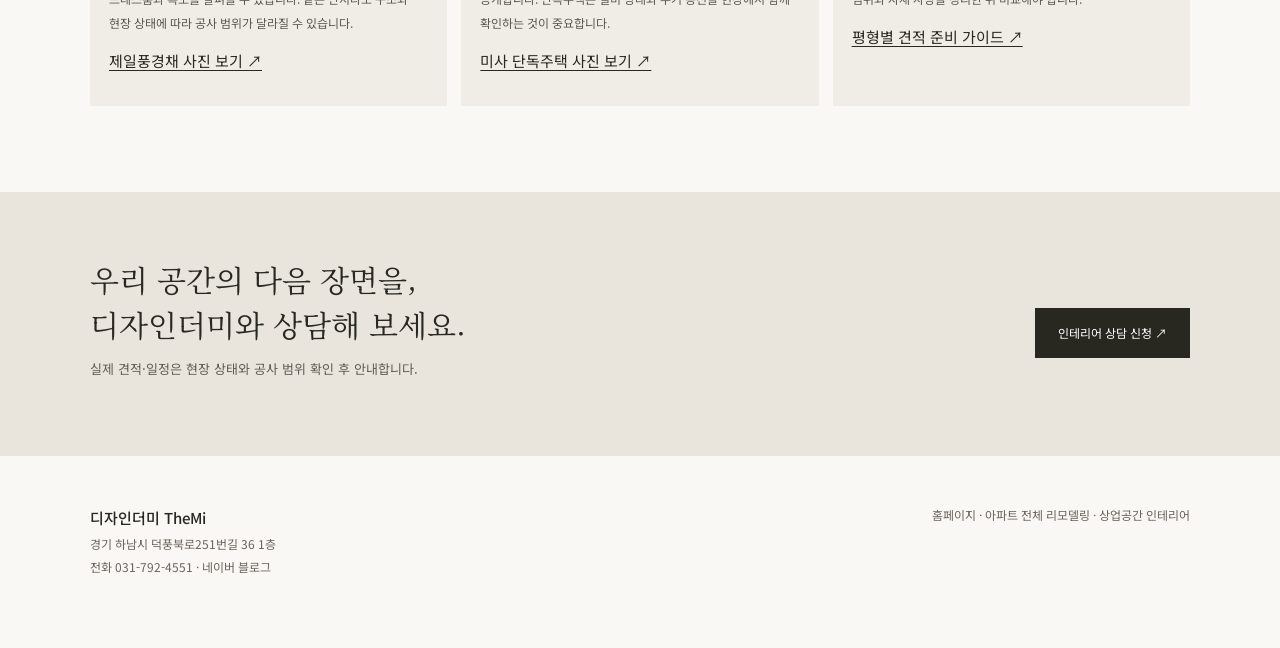
==== commit b4eb872e: "Refine PC and mobile layout: apartment-remodeling.html" ====
--- a/apartment-remodeling.html
+++ b/apartment-remodeling.html
@@ -11,7 +11,7 @@
 <meta property="og:title" content="하남 아파트 전체 리모델링 상담 | 디자인더미 TheMi"><meta property="og:description" content="디자인더미 TheMi 주거공간 리모델링 포트폴리오. 미사 단독주택 3장, 하남 덕풍동 제일풍경채 7장의 주방·거실·욕실 사진과 아파트 전체 리모델링 상담 안내."><meta property="og:url" content="https://themi.co.kr/apartment-remodeling.html">
 <meta property="og:image" content="https://themi.co.kr/assets/images/residential/deokpung-open-space.webp">
 <link rel="icon" type="image/svg+xml" href="assets/favicon.svg">
-<link rel="stylesheet" href="assets/seo-pages.css?v=20261024-public-01">
+<link rel="stylesheet" href="assets/seo-pages.css?v=20261125-responsive">
 <link rel="stylesheet" href="assets/residential-gallery.css?v=20261024-public-01">
 <script defer src="assets/residential-gallery.js?v=20261024b"></script>
 <script type="application/ld+json">{"@context":"https://schema.org","@type":"Service","@id":"https://themi.co.kr/apartment-remodeling.html#service","name":"아파트 전체 리모델링","serviceType":"아파트 전체 리모델링","description":"하남 디자인더미(TheMi) 아파트 전체 리모델링 안내. 거실·주방·침실·현관을 통합해 생활 동선, 수납, 자재, 견적과 시공 계획을 상담합니다.","url":"https://themi.co.kr/apartment-remodeling.html","provider":{"@type":"LocalBusiness","name":"디자인더미","alternateName":"TheMi","url":"https://themi.co.kr/","telephone":"+82-31-792-4551","address":{"@type":"PostalAddress","streetAddress":"덕풍북로251번길 36 1층","addressLocality":"하남시","addressRegion":"경기도","addressCountry":"KR"}}}</script>
--- a/assets/seo-pages.css
+++ b/assets/seo-pages.css
@@ -78,3 +78,9 @@
 .portfolio-blog-cta>a{display:inline-flex;align-items:center;justify-content:space-between;gap:20px;padding:13px 16px;background:#292721;color:#fff;text-decoration:none;white-space:nowrap;font-size:12px;line-height:1.5}
 .portfolio-blog-cta>a:hover,.portfolio-blog-cta>a:focus-visible{background:#554e43;color:#fff}
 @media(max-width:700px){.portfolio-blog-cta{flex-direction:column;align-items:stretch;gap:15px;margin:25px 0 20px;padding:19px 18px}.portfolio-blog-cta p{font-size:13px!important}.portfolio-blog-cta>a{justify-content:space-between;width:100%;min-height:43px}}
+
+/* Shared mobile and desktop layout — no separate URLs or hidden SEO content. */
+.hero>* ,.cards>* ,.two>* ,.top>*{min-width:0}.card{overflow-wrap:anywhere}.hero figcaption{font-size:12px;color:var(--dim);line-height:1.6;margin-top:8px}.nav a{white-space:normal;line-height:1.5}.card a{display:inline-block;margin-top:12px;text-decoration:underline;text-underline-offset:3px}.section ul{padding-inline-start:22px}
+@media(min-width:751px) and (max-width:1000px){.hero{gap:35px}.cards{grid-template-columns:repeat(2,minmax(0,1fr))}.nav{gap:16px}}
+@media(max-width:750px){.top{height:auto;min-height:70px;padding-block:12px;flex-wrap:wrap;gap:12px}.logo{flex-shrink:0}.nav{flex:1 1 100%;flex-wrap:wrap;gap:6px 12px;font-size:12px}.nav a{display:inline-flex;align-items:center;min-height:40px}.nav a:last-child{padding:6px 10px}.hero h1{font-size:clamp(30px,8.5vw,40px)}.card p{font-size:14px;line-height:1.8}.card h3{font-size:17px}.btn{max-width:100%;min-height:44px;gap:14px}.section p{overflow-wrap:anywhere}.lightbox-footer{flex-wrap:wrap}.lightbox-footer button{min-height:44px;min-width:44px}.res-lightbox-buttons button{min-height:44px;min-width:44px}}
+@media(max-width:360px){.wrap{width:calc(100% - 32px)}.res-lightbox-bottom{flex-wrap:wrap}.res-project-controls{flex-wrap:wrap}.nav{gap:4px 10px}}
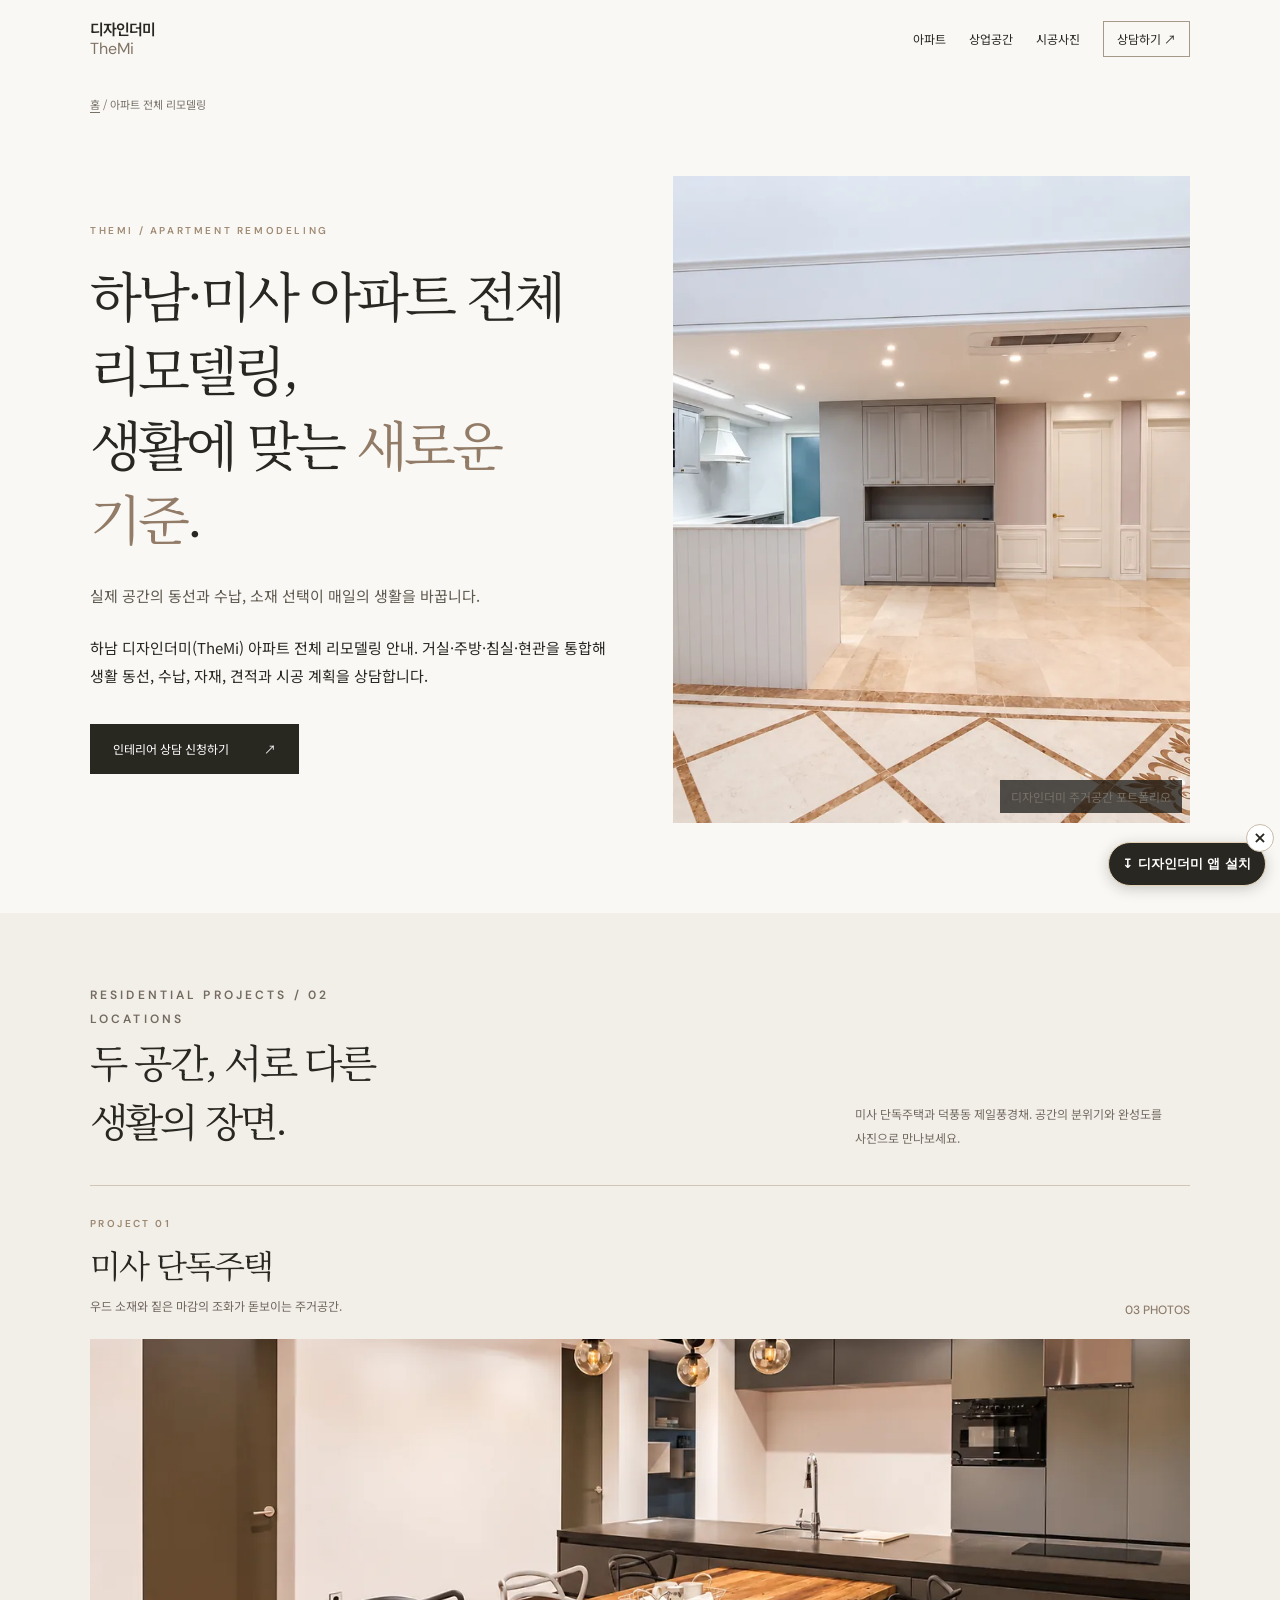
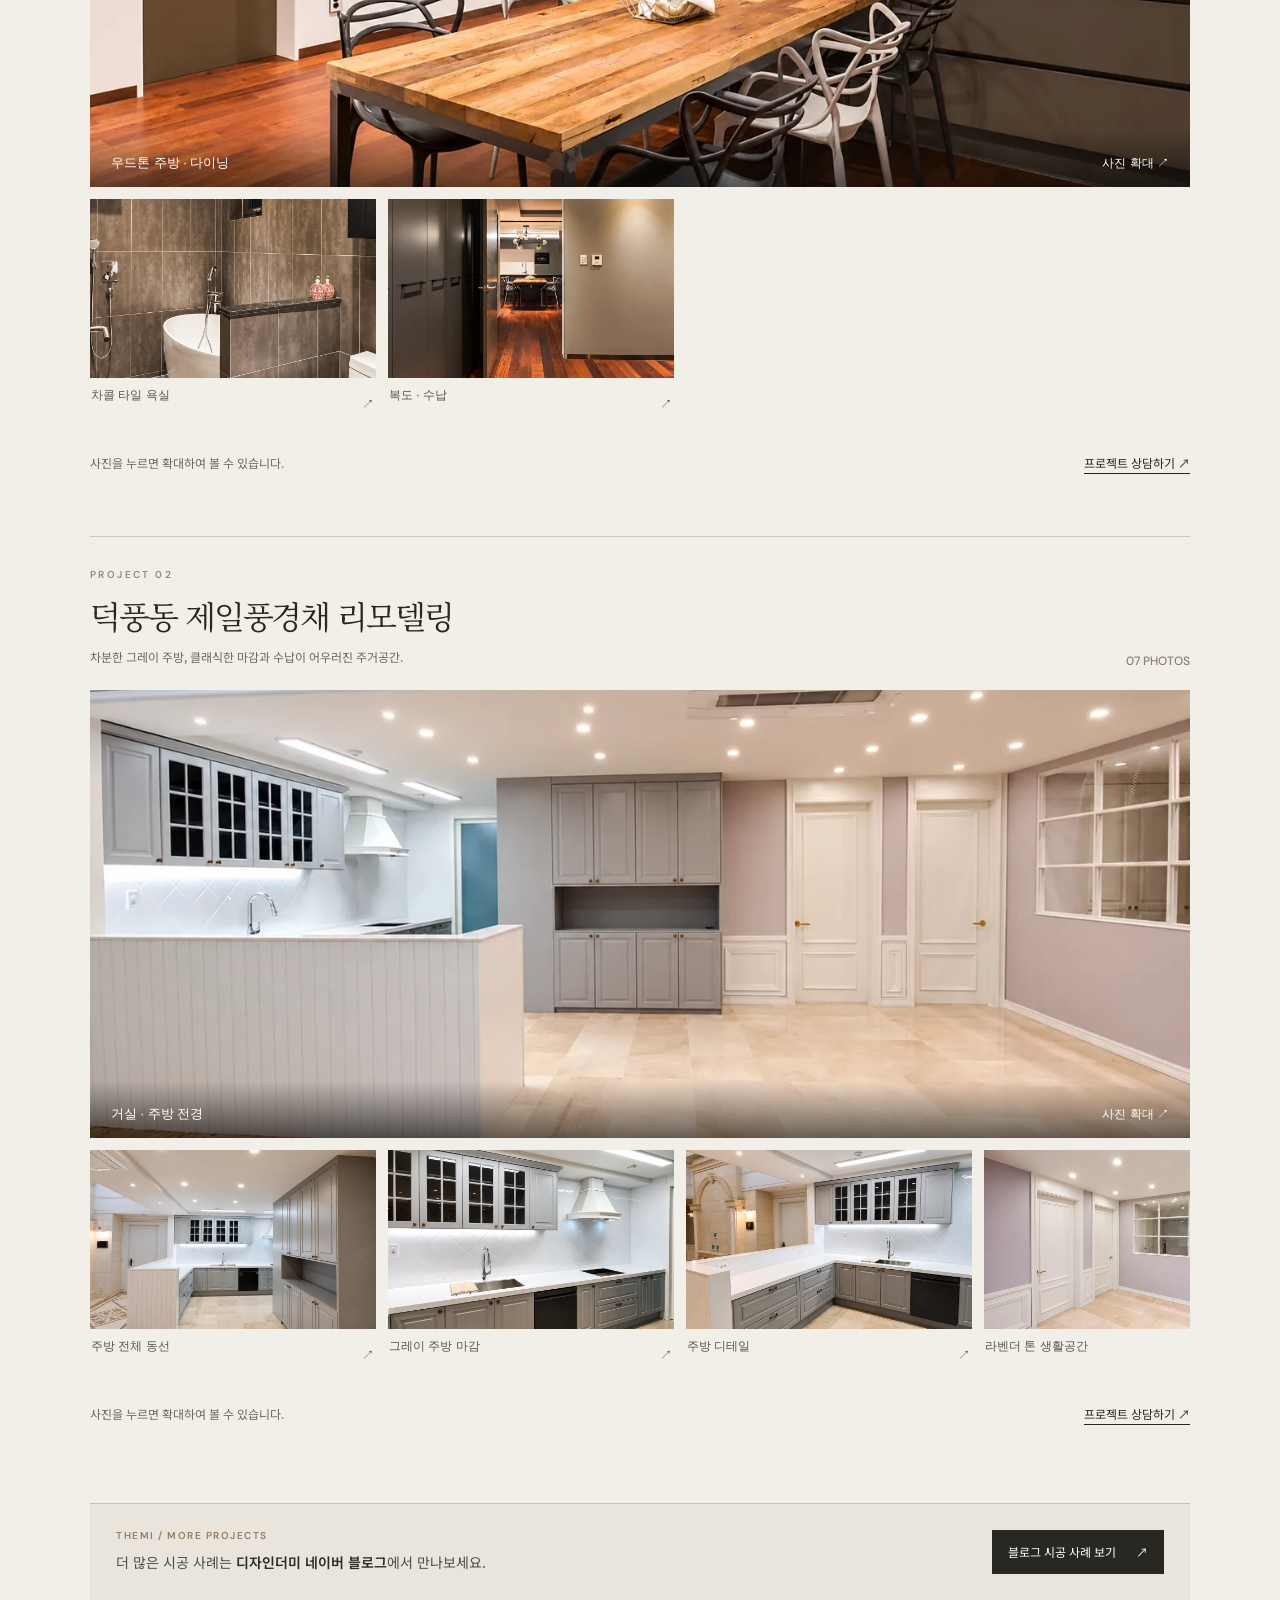
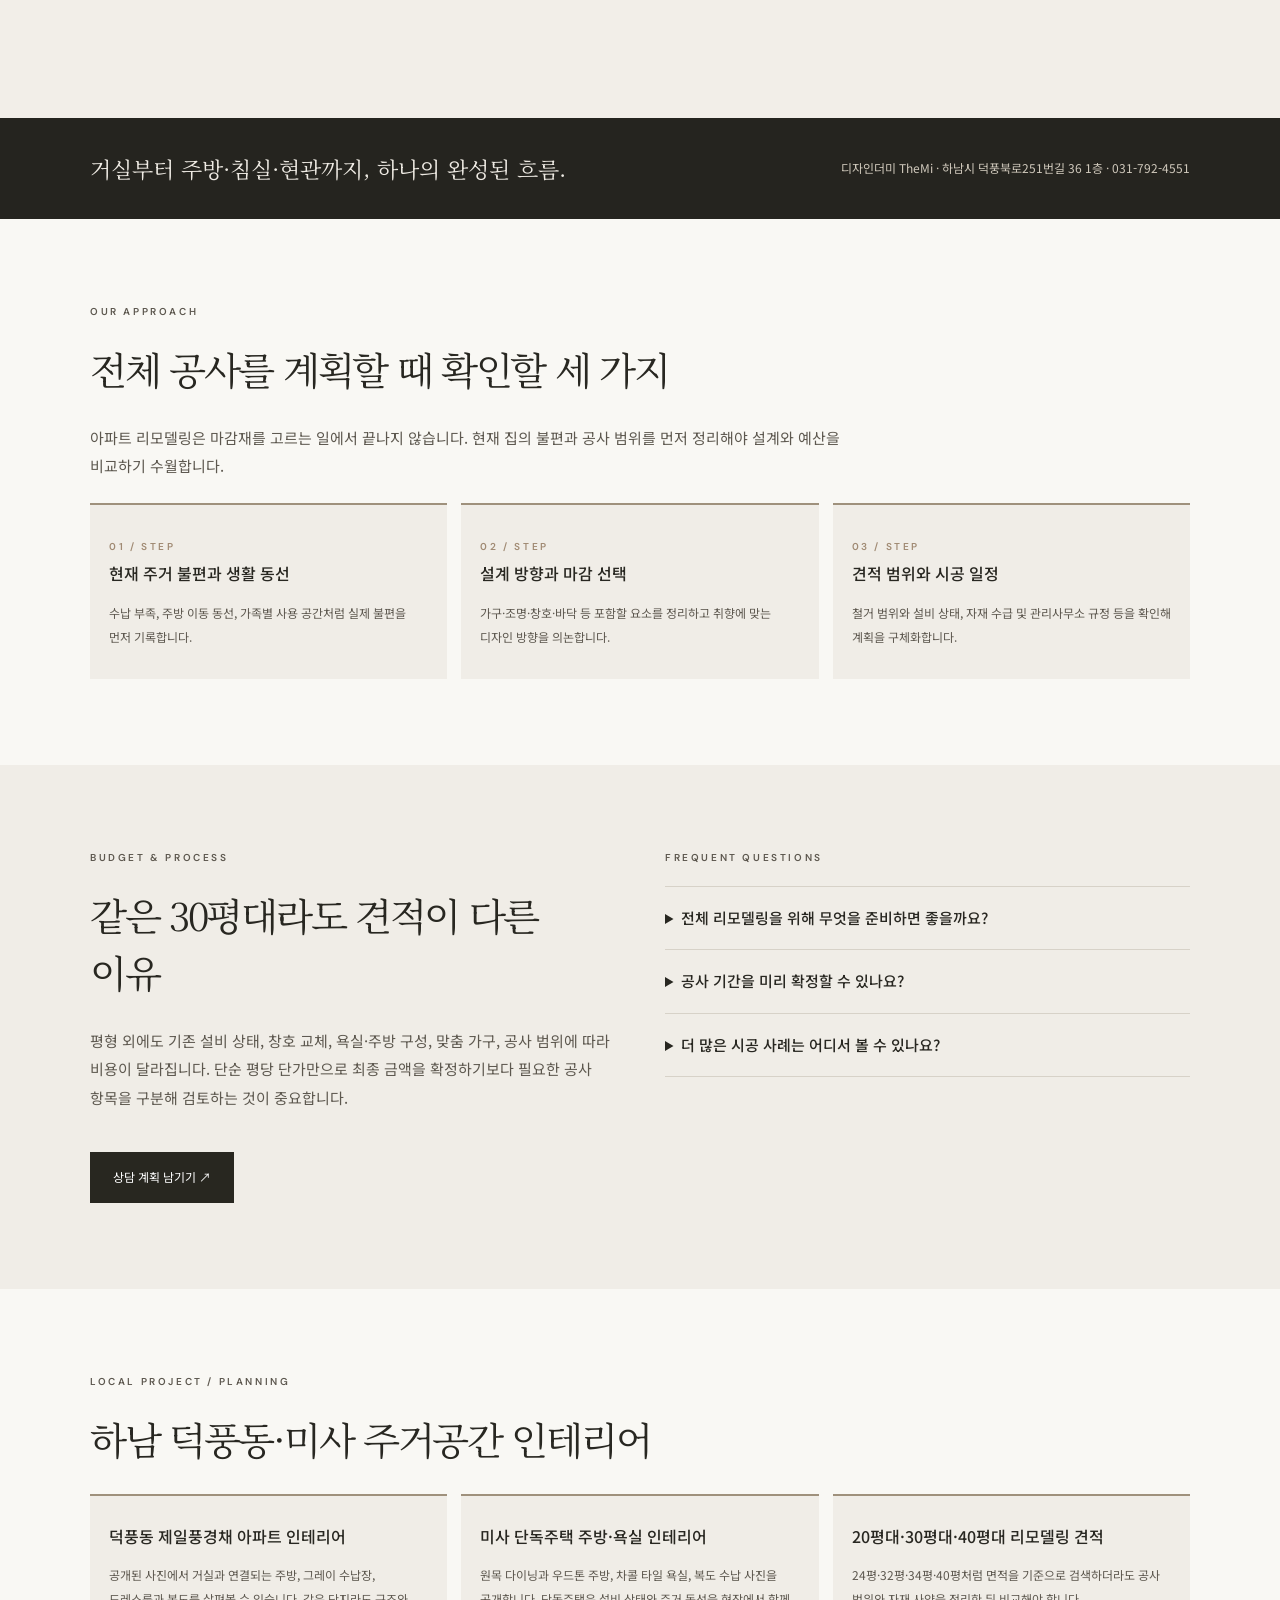
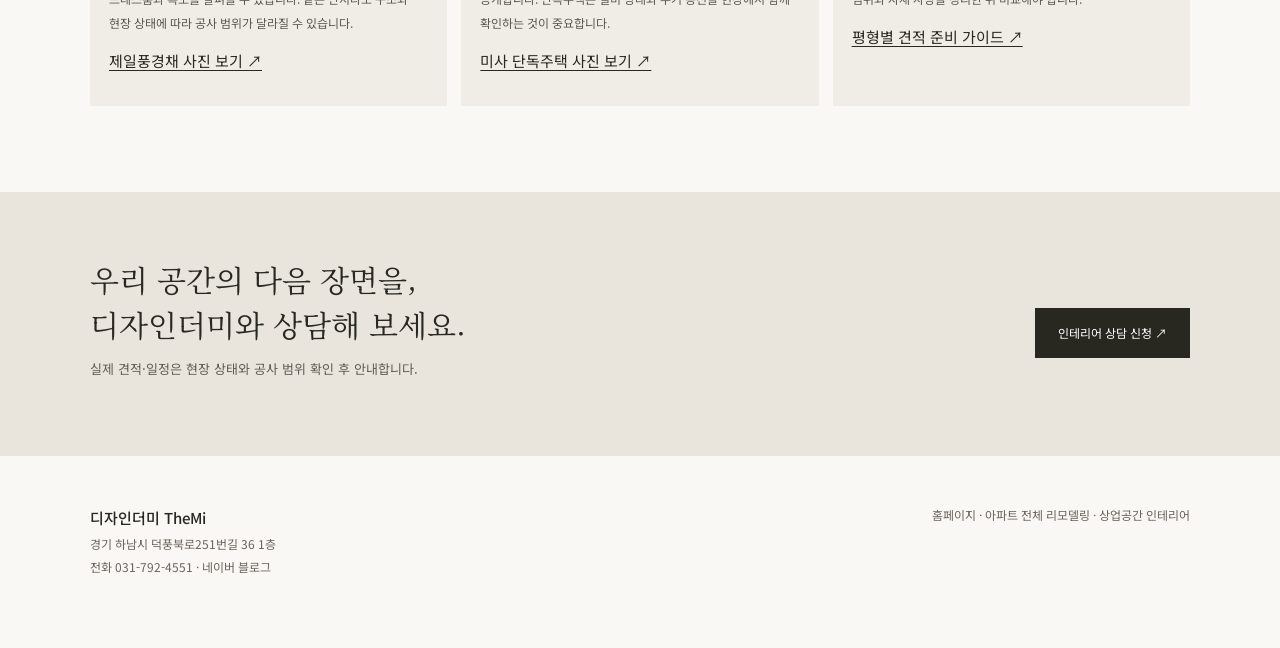
==== commit 20e751a9: "Match JAPULSE opt-in floating PWA install and network-first offline fallback" ====
--- a/apartment-remodeling.html
+++ b/apartment-remodeling.html
@@ -16,6 +16,13 @@
 <script defer src="assets/residential-gallery.js?v=20261024b"></script>
 <script type="application/ld+json">{"@context":"https://schema.org","@type":"Service","@id":"https://themi.co.kr/apartment-remodeling.html#service","name":"아파트 전체 리모델링","serviceType":"아파트 전체 리모델링","description":"하남 디자인더미(TheMi) 아파트 전체 리모델링 안내. 거실·주방·침실·현관을 통합해 생활 동선, 수납, 자재, 견적과 시공 계획을 상담합니다.","url":"https://themi.co.kr/apartment-remodeling.html","provider":{"@type":"LocalBusiness","name":"디자인더미","alternateName":"TheMi","url":"https://themi.co.kr/","telephone":"+82-31-792-4551","address":{"@type":"PostalAddress","streetAddress":"덕풍북로251번길 36 1층","addressLocality":"하남시","addressRegion":"경기도","addressCountry":"KR"}}}</script>
 <script type="application/ld+json">{"@context":"https://schema.org","@type":"BreadcrumbList","itemListElement":[{"@type":"ListItem","position":1,"name":"홈","item":"https://themi.co.kr/"},{"@type":"ListItem","position":2,"name":"아파트 전체 리모델링","item":"https://themi.co.kr/apartment-remodeling.html"}]}</script>
+<link rel="manifest" href="/manifest.webmanifest">
+<link rel="apple-touch-icon" sizes="180x180" href="/assets/icons/icon-180.png">
+<meta name="apple-mobile-web-app-title" content="디자인더미">
+<meta name="apple-mobile-web-app-capable" content="yes">
+<meta name="apple-mobile-web-app-status-bar-style" content="default">
+<link rel="stylesheet" href="/assets/install.css?v=20261125-japulse">
+<script src="/assets/install.js?v=20261125-japulse" defer></script>
 </head>
 <body>
 <header class="wrap top"><a class="logo" href="./" aria-label="디자인더미 홈페이지">디자인더미<small>TheMi</small></a><nav class="nav" aria-label="서비스 메뉴"><a href="apartment-remodeling.html">아파트</a><a href="commercial-interior.html">상업공간</a><a href="#residential-portfolio">시공사진</a><a href="index.html#contact">상담하기 ↗</a></nav></header>
--- a/assets/install.css
+++ b/assets/install.css
@@ -0,0 +1,9 @@
+/* Compact JAPULSE-style floating install control, kept above the mobile consultation bar. */
+:root{--themi-pwa-bottom:14px}
+.themi-pwa-cta{position:fixed;z-index:86;right:14px;bottom:calc(var(--themi-pwa-bottom) + env(safe-area-inset-bottom,0px));padding:10px 14px;min-height:44px;border:1px solid #e2d1b7;border-radius:999px;background:#292721;color:#fff;font:600 13px/1.4 system-ui,-apple-system,sans-serif;box-shadow:0 3px 14px #17161235;max-width:calc(100vw - 48px);cursor:pointer}
+.themi-pwa-close{position:fixed;z-index:87;right:6px;bottom:calc(var(--themi-pwa-bottom) + 34px + env(safe-area-inset-bottom,0px));width:28px;height:28px;border:1px solid #c8bba8;border-radius:50%;background:#fff;color:#292721;font:600 16px/1 system-ui;cursor:pointer}
+.themi-pwa-panel{box-sizing:border-box;position:fixed;z-index:88;right:14px;bottom:calc(var(--themi-pwa-bottom) + 60px + env(safe-area-inset-bottom,0px));width:min(350px,calc(100vw - 28px));max-height:calc(100vh - 160px);overflow:auto;padding:18px;background:#faf9f6;color:#292721;border:1px solid #c8bba8;border-radius:12px;box-shadow:0 8px 28px #17161240;font:14px/1.7 system-ui,-apple-system,sans-serif;text-align:left}
+.themi-pwa-panel h2{margin:0 0 8px;font-size:17px;line-height:1.4}.themi-pwa-panel p{margin:0 0 12px;color:#514b42;line-height:1.7;font-size:14px}.themi-pwa-panel button{border:1px solid #c8bba8;border-radius:6px;background:#fff;color:#292721;padding:8px 15px;min-height:40px;font:600 13px system-ui;cursor:pointer}
+.themi-pwa-cta:focus-visible,.themi-pwa-close:focus-visible,.themi-pwa-panel button:focus-visible{outline:2px solid #a58b68;outline-offset:3px}
+body.menu-open .themi-pwa-cta,body.menu-open .themi-pwa-close,body.menu-open .themi-pwa-panel,body.modal-open .themi-pwa-cta,body.modal-open .themi-pwa-close,body.modal-open .themi-pwa-panel{display:none}
+@media(max-width:600px){body:has(.mobile-bottom-cta){--themi-pwa-bottom:76px}}
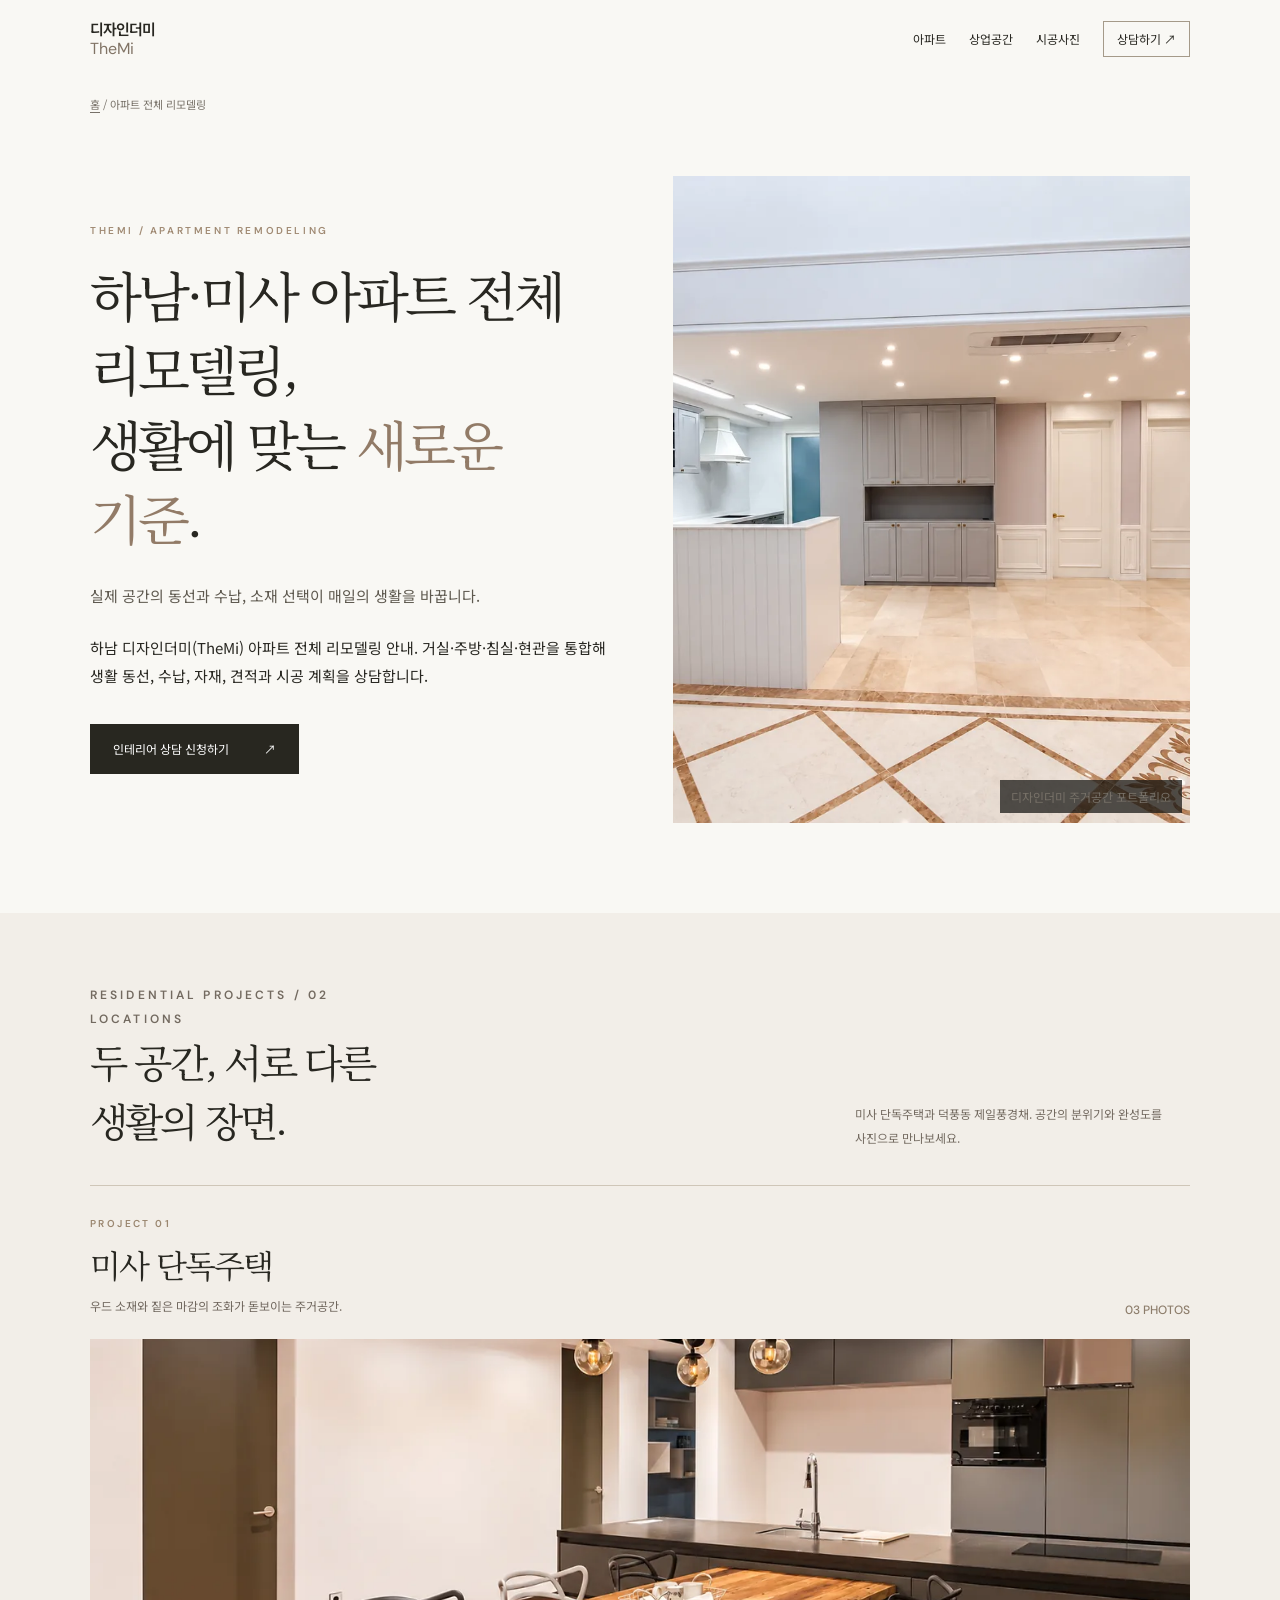
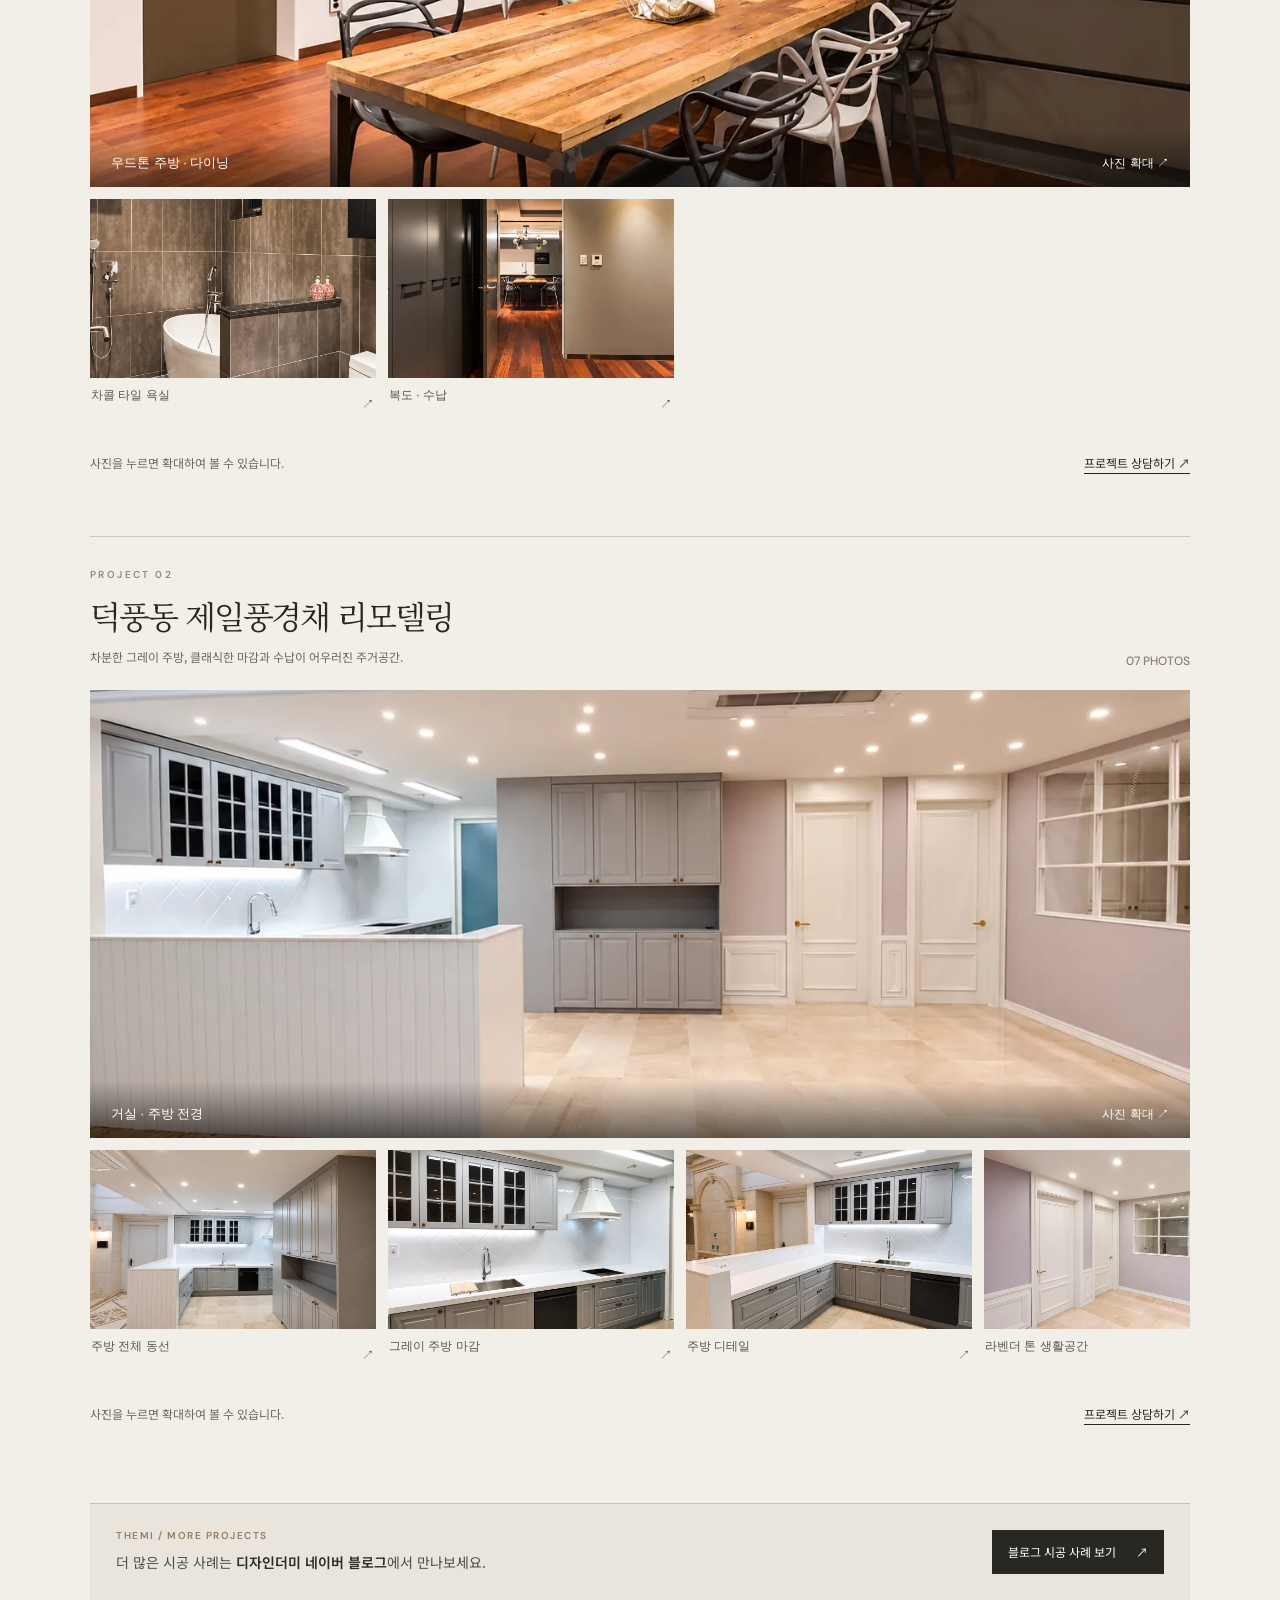
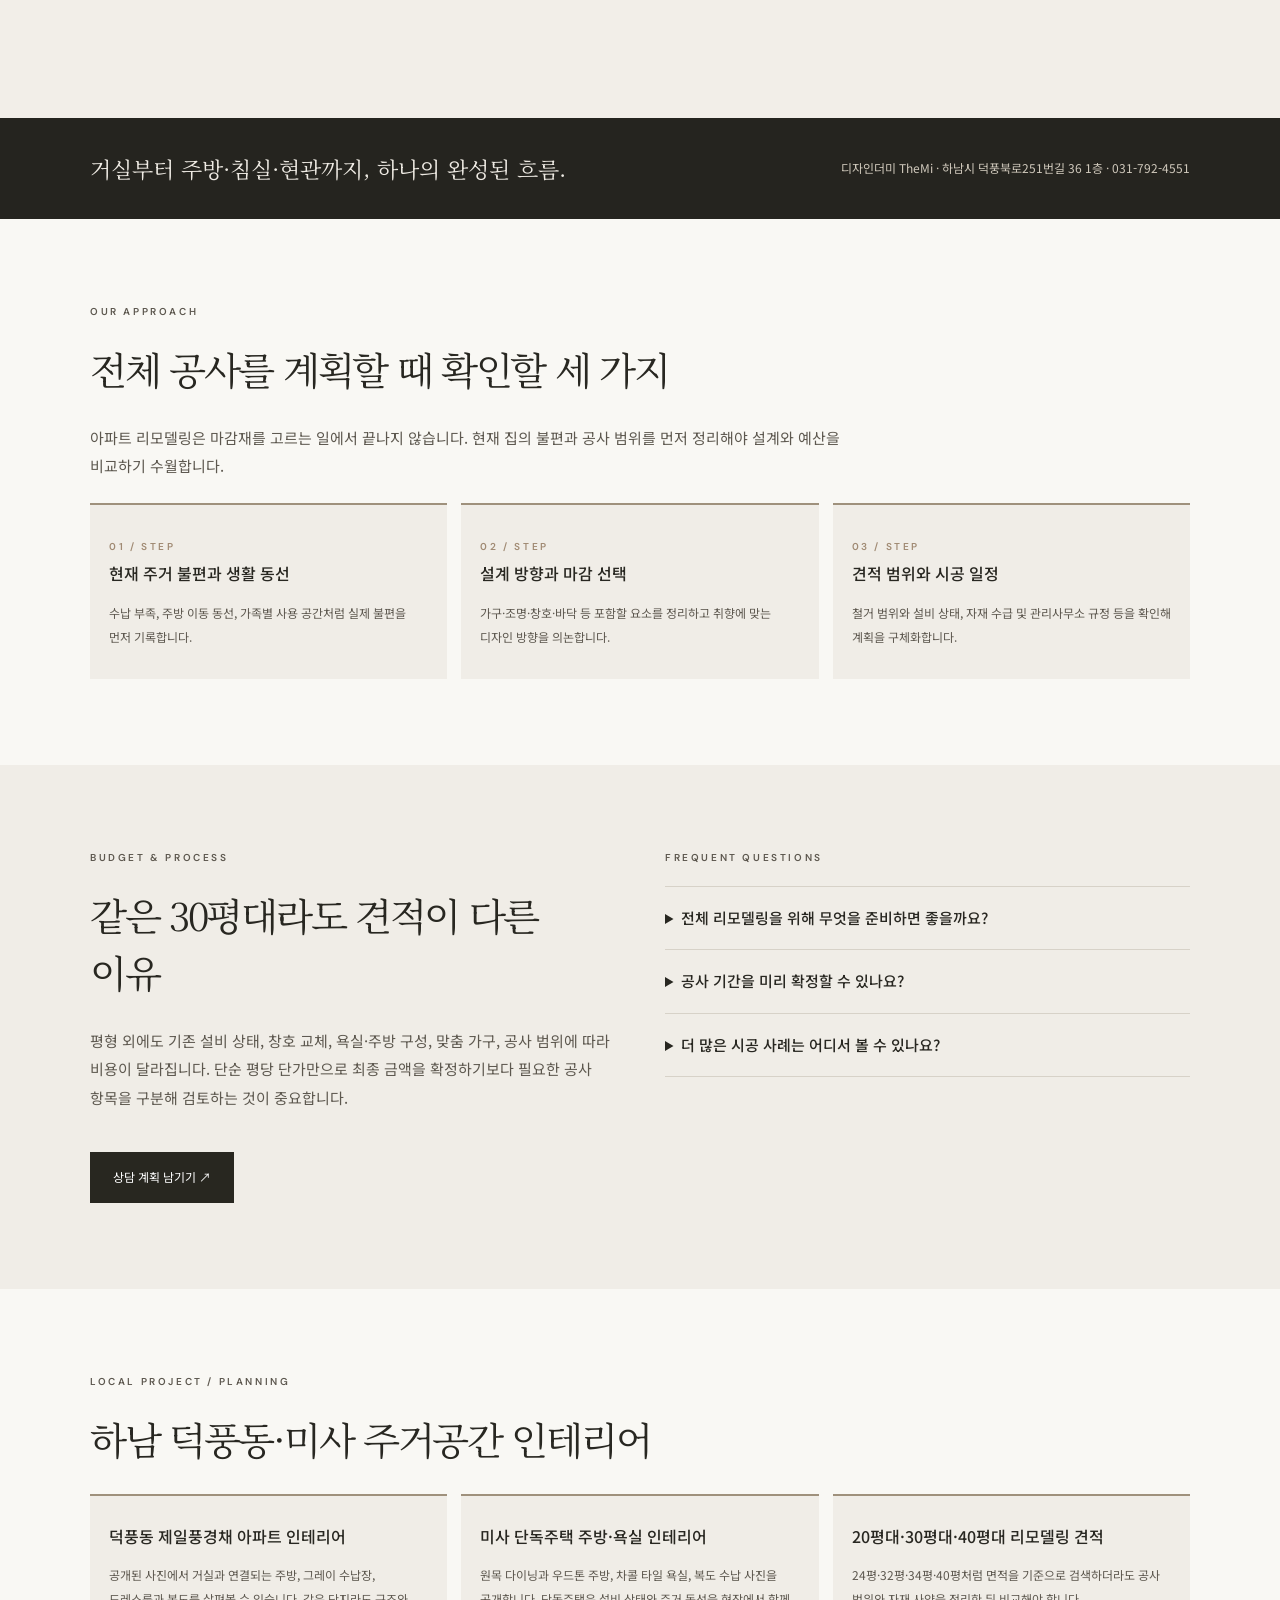
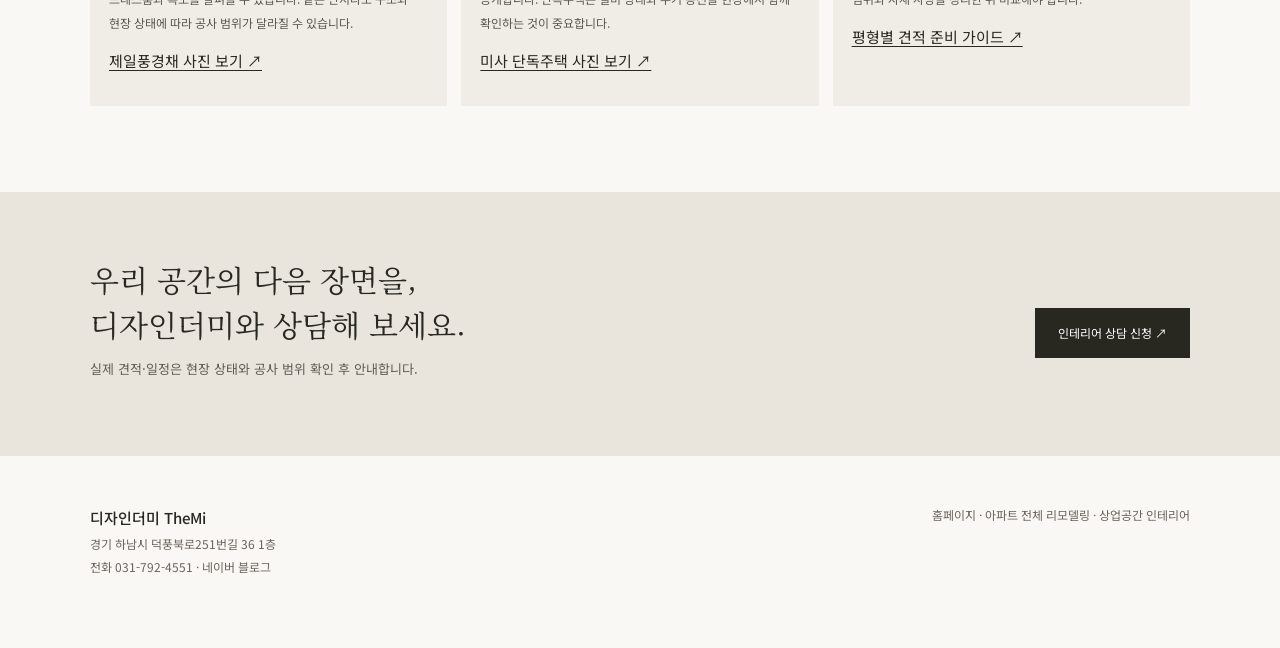
==== commit 19f4b3d5: "Use original JAPULSE install trigger and manifest structure with TheMi branding" ====
--- a/apartment-remodeling.html
+++ b/apartment-remodeling.html
@@ -16,13 +16,12 @@
 <script defer src="assets/residential-gallery.js?v=20261024b"></script>
 <script type="application/ld+json">{"@context":"https://schema.org","@type":"Service","@id":"https://themi.co.kr/apartment-remodeling.html#service","name":"아파트 전체 리모델링","serviceType":"아파트 전체 리모델링","description":"하남 디자인더미(TheMi) 아파트 전체 리모델링 안내. 거실·주방·침실·현관을 통합해 생활 동선, 수납, 자재, 견적과 시공 계획을 상담합니다.","url":"https://themi.co.kr/apartment-remodeling.html","provider":{"@type":"LocalBusiness","name":"디자인더미","alternateName":"TheMi","url":"https://themi.co.kr/","telephone":"+82-31-792-4551","address":{"@type":"PostalAddress","streetAddress":"덕풍북로251번길 36 1층","addressLocality":"하남시","addressRegion":"경기도","addressCountry":"KR"}}}</script>
 <script type="application/ld+json">{"@context":"https://schema.org","@type":"BreadcrumbList","itemListElement":[{"@type":"ListItem","position":1,"name":"홈","item":"https://themi.co.kr/"},{"@type":"ListItem","position":2,"name":"아파트 전체 리모델링","item":"https://themi.co.kr/apartment-remodeling.html"}]}</script>
-<link rel="manifest" href="/manifest.webmanifest">
+<link rel="manifest" href="/site.webmanifest">
 <link rel="apple-touch-icon" sizes="180x180" href="/assets/icons/icon-180.png">
 <meta name="apple-mobile-web-app-title" content="디자인더미">
 <meta name="apple-mobile-web-app-capable" content="yes">
 <meta name="apple-mobile-web-app-status-bar-style" content="default">
-<link rel="stylesheet" href="/assets/install.css?v=20261125-japulse">
-<script src="/assets/install.js?v=20261125-japulse" defer></script>
+<script src="/assets/pwa-install.js?v=20261125-native" defer></script>
 </head>
 <body>
 <header class="wrap top"><a class="logo" href="./" aria-label="디자인더미 홈페이지">디자인더미<small>TheMi</small></a><nav class="nav" aria-label="서비스 메뉴"><a href="apartment-remodeling.html">아파트</a><a href="commercial-interior.html">상업공간</a><a href="#residential-portfolio">시공사진</a><a href="index.html#contact">상담하기 ↗</a></nav></header>
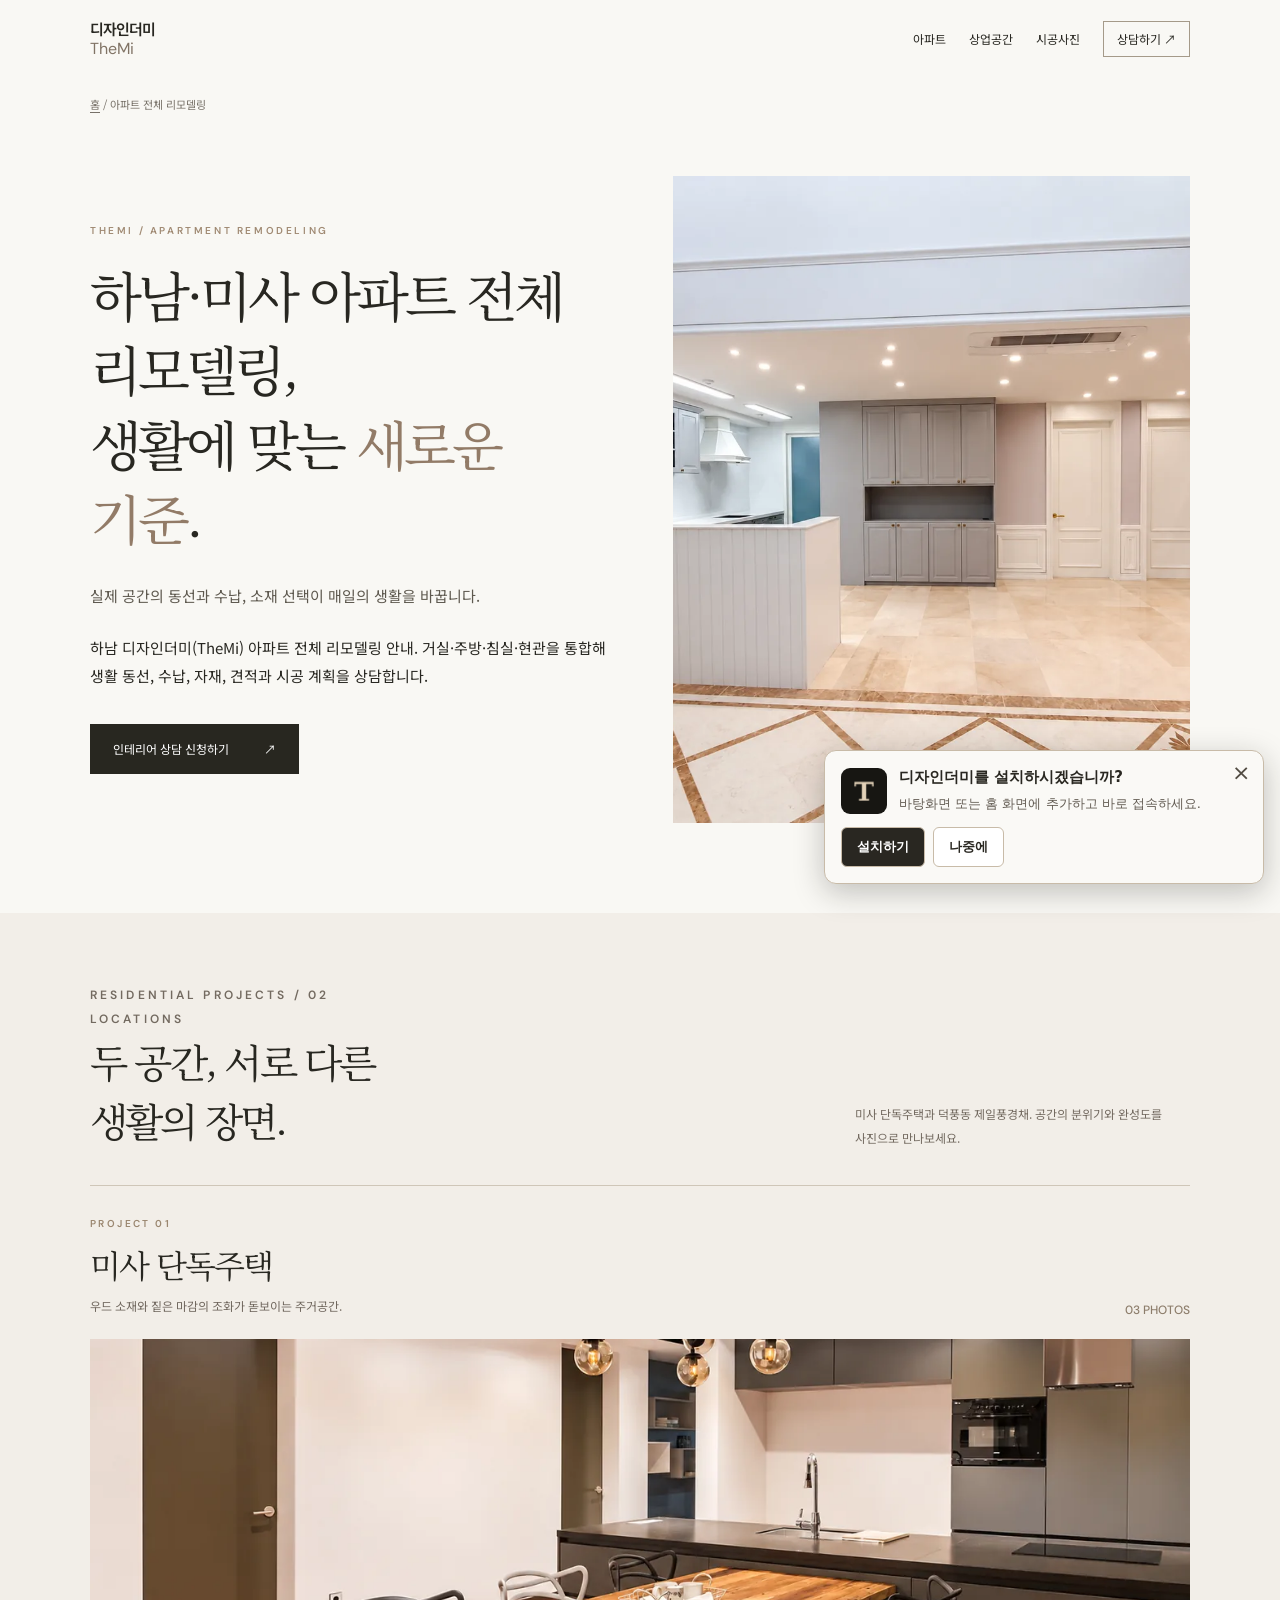
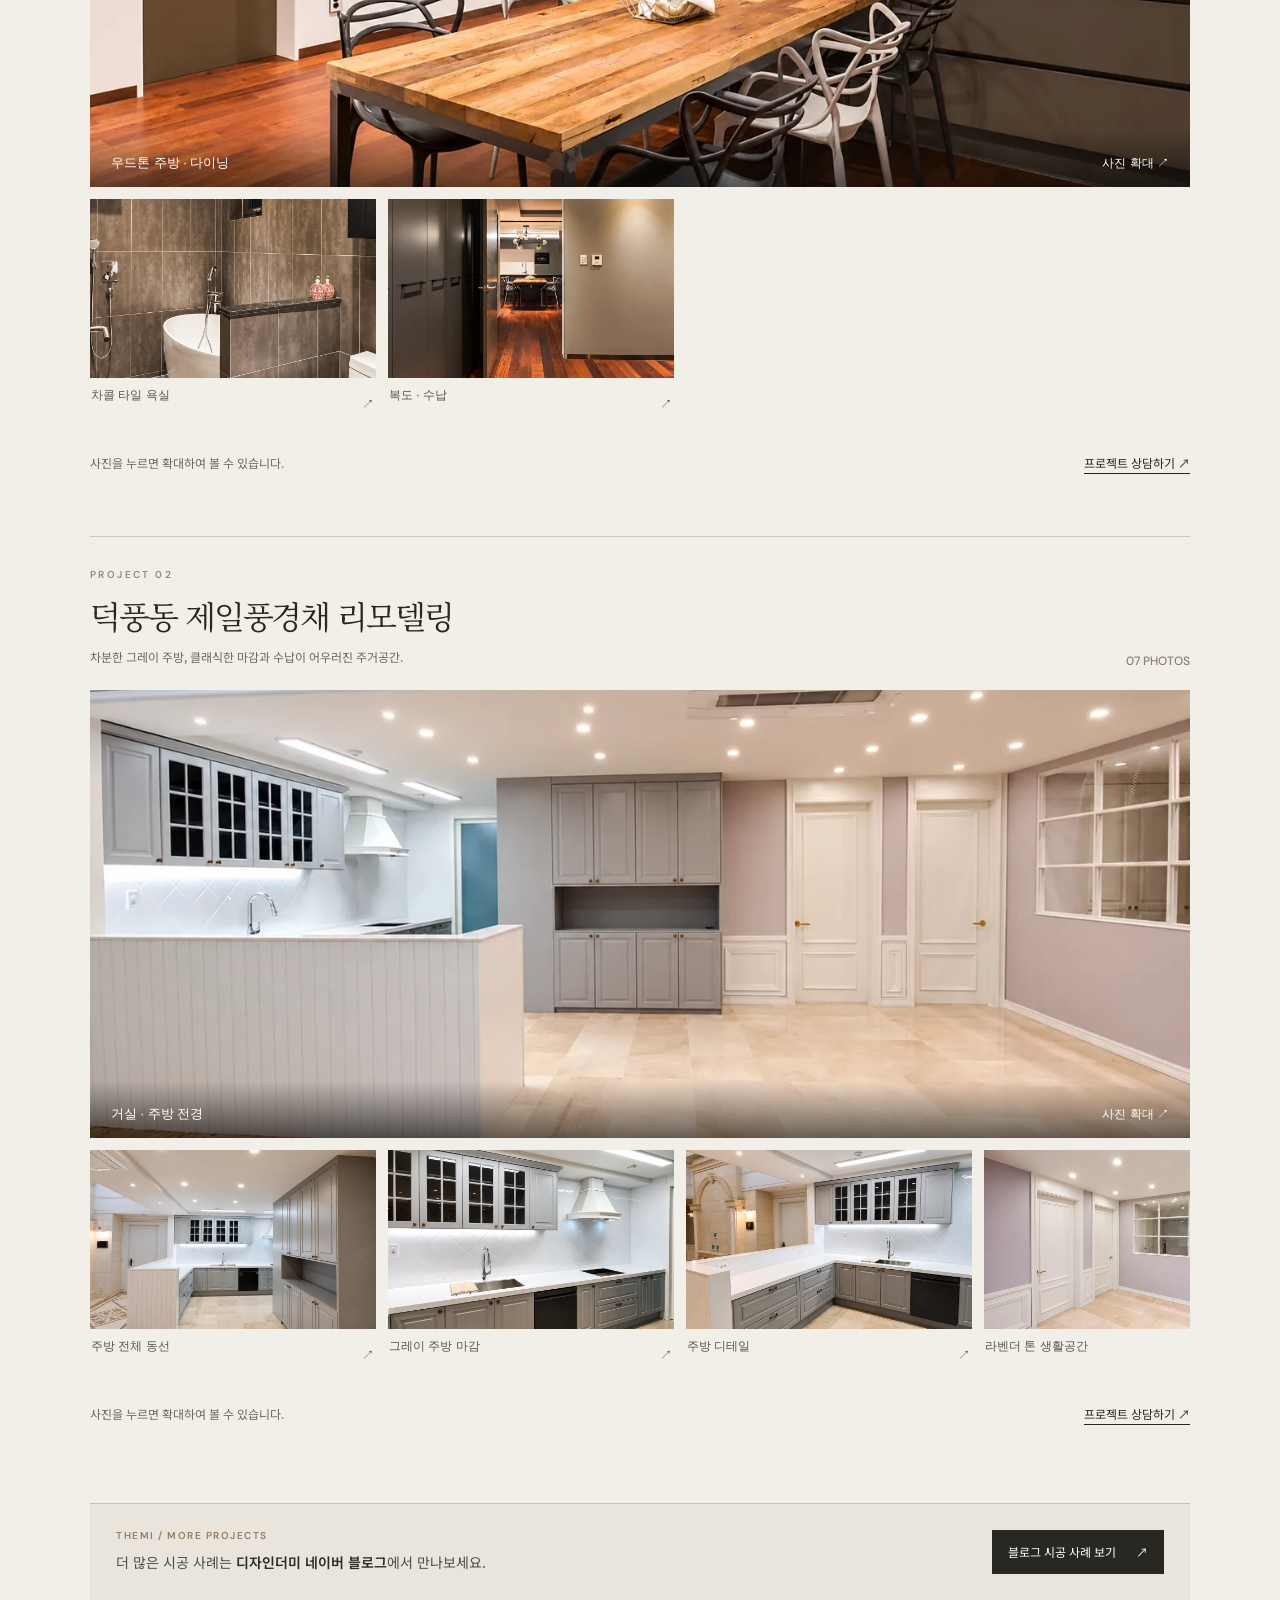
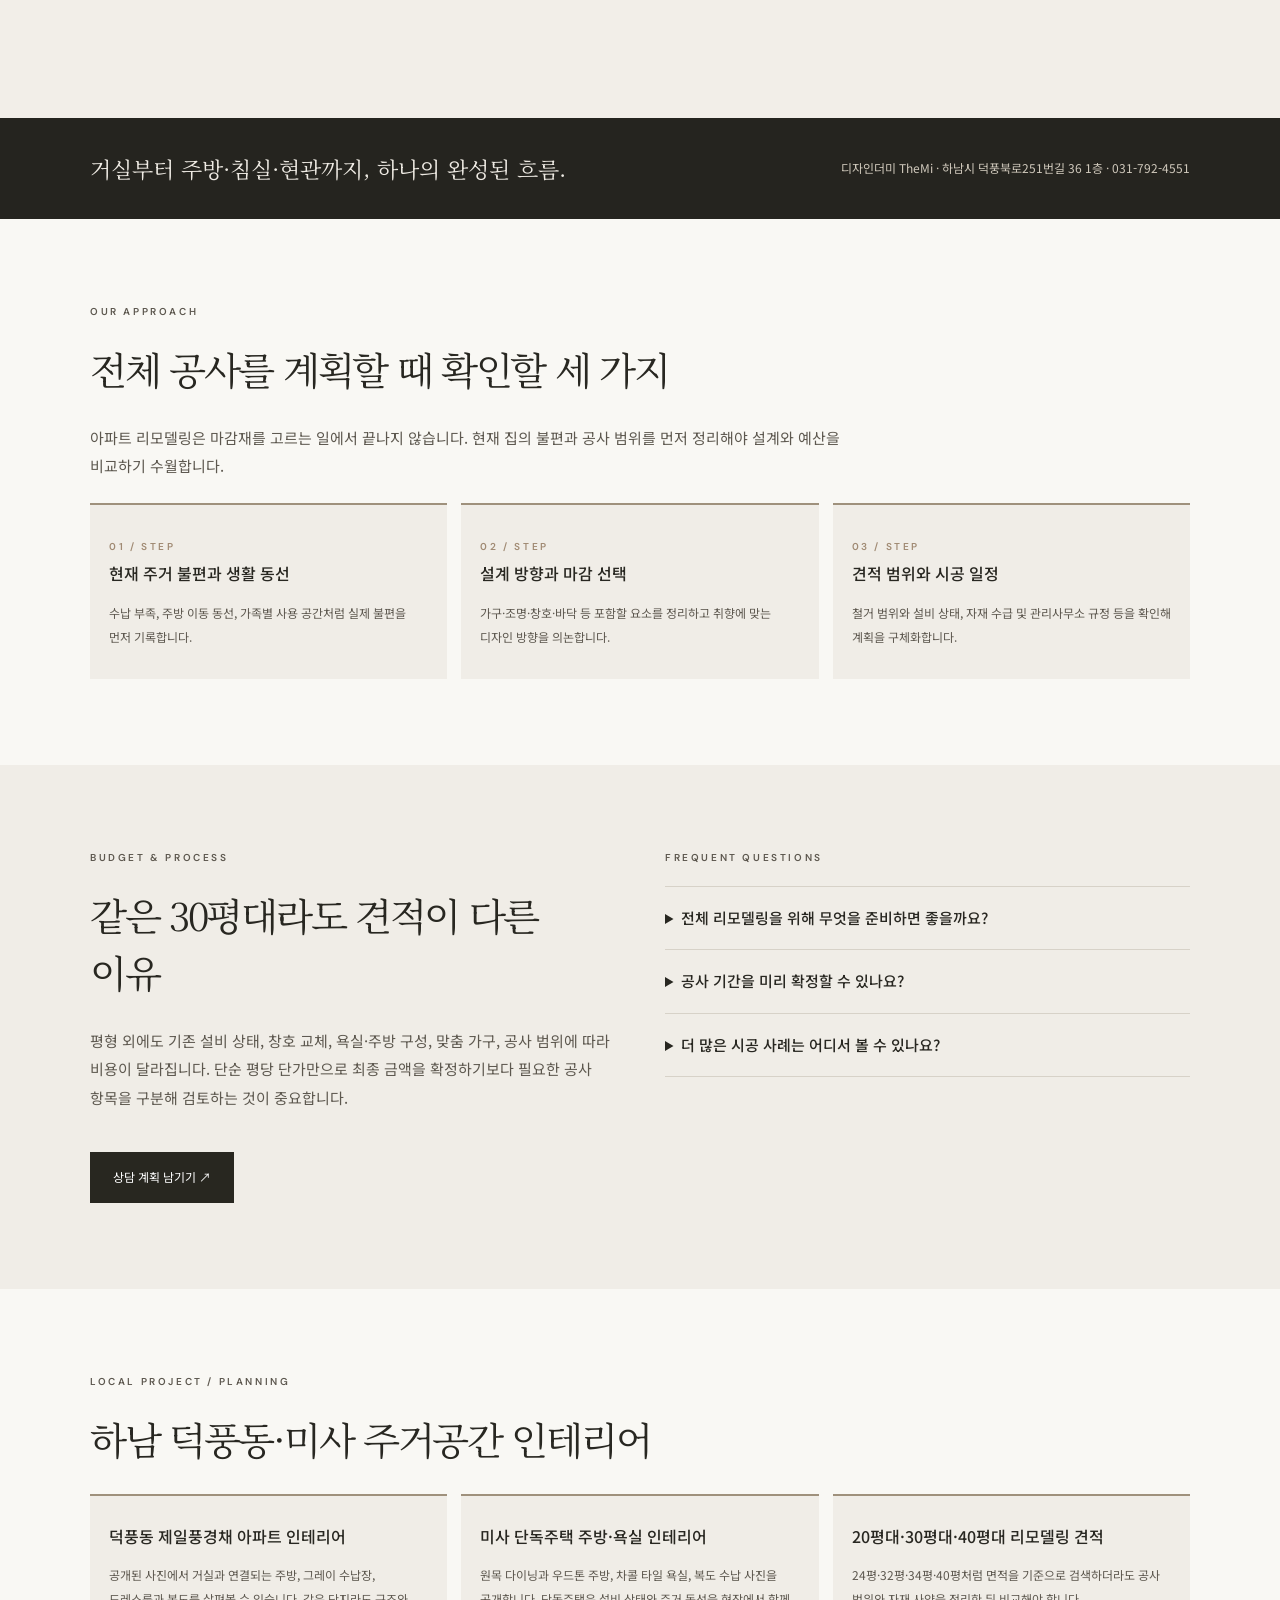
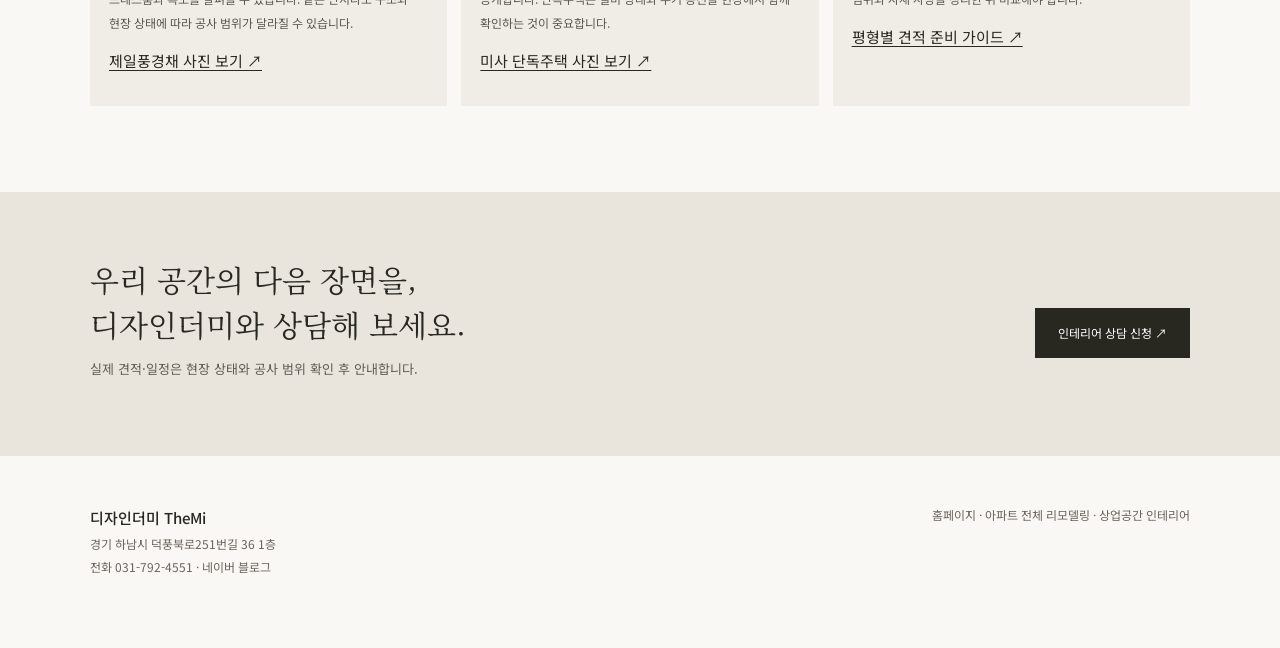
==== commit 877aa4c9: "Show immediate install invitation on PC and mobile entry" ====
--- a/apartment-remodeling.html
+++ b/apartment-remodeling.html
@@ -21,7 +21,8 @@
 <meta name="apple-mobile-web-app-title" content="디자인더미">
 <meta name="apple-mobile-web-app-capable" content="yes">
 <meta name="apple-mobile-web-app-status-bar-style" content="default">
-<script src="/assets/pwa-install.js?v=20261125-native" defer></script>
+<link rel="stylesheet" href="/assets/install-banner.css?v=20261125-banner">
+<script src="/assets/pwa-install.js?v=20261125-banner" defer></script>
 </head>
 <body>
 <header class="wrap top"><a class="logo" href="./" aria-label="디자인더미 홈페이지">디자인더미<small>TheMi</small></a><nav class="nav" aria-label="서비스 메뉴"><a href="apartment-remodeling.html">아파트</a><a href="commercial-interior.html">상업공간</a><a href="#residential-portfolio">시공사진</a><a href="index.html#contact">상담하기 ↗</a></nav></header>
@@ -77,4 +78,10 @@
 <section class="cta"><div class="wrap"><div><h2>우리 공간의 다음 장면을,<br>디자인더미와 상담해 보세요.</h2><p>실제 견적·일정은 현장 상태와 공사 범위 확인 후 안내합니다.</p></div><a href="index.html#contact" class="btn">인테리어 상담 신청 ↗</a></div></section>
 </main>
 <footer class="bottom"><div class="wrap"><div><strong>디자인더미 TheMi</strong><br>경기 하남시 덕풍북로251번길 36 1층<br><a href="tel:0317924551">전화 031-792-4551</a> · <a href="https://blog.naver.com/771jung" target="_blank" rel="noopener noreferrer">네이버 블로그</a></div><div><a href="./">홈페이지</a> · <a href="apartment-remodeling.html">아파트 전체 리모델링</a> · <a href="commercial-interior.html">상업공간 인테리어</a></div></div></footer>
+<aside id="themi-install-banner" class="themi-install-banner" aria-label="디자인더미 앱 설치 안내" hidden>
+  <button type="button" id="themi-install-close" class="themi-install-banner-close" aria-label="설치 안내 닫기">×</button>
+  <div class="themi-install-banner-row"><img class="themi-install-banner-icon" src="/assets/icons/icon-192.png" width="46" height="46" alt=""><div><strong>디자인더미를 설치하시겠습니까?</strong><p>바탕화면 또는 홈 화면에 추가하고 바로 접속하세요.</p></div></div>
+  <div class="themi-install-banner-actions"><button type="button" id="themi-install-yes" class="themi-install-yes">설치하기</button><button type="button" id="themi-install-later" class="themi-install-later">나중에</button></div>
+  <p id="themi-install-help" class="themi-install-banner-help" role="status" aria-live="polite" hidden></p>
+</aside>
 </body></html>
--- a/assets/install-banner.css
+++ b/assets/install-banner.css
@@ -0,0 +1,10 @@
+/* Compact first-visit invitation; separate from the browser-controlled installation dialog. */
+.themi-install-banner[hidden],.themi-install-banner [hidden]{display:none!important}
+.themi-install-banner{position:fixed;z-index:88;right:16px;bottom:calc(16px + env(safe-area-inset-bottom,0px));width:min(440px,calc(100% - 32px));padding:16px 38px 16px 16px;background:#faf9f6;color:#292721;border:1px solid #c8bba8;border-radius:12px;box-shadow:0 8px 30px #17161240;font:14px/1.55 system-ui,-apple-system,BlinkMacSystemFont,sans-serif;text-align:left;box-sizing:border-box}
+.themi-install-banner-row{display:flex;align-items:center;gap:12px}.themi-install-banner-icon{width:46px;height:46px;border-radius:9px;flex-shrink:0}.themi-install-banner strong{display:block;font-size:15px;font-weight:700;line-height:1.45;word-break:keep-all}.themi-install-banner p{margin:5px 0 0;font:13px/1.6 system-ui,sans-serif;color:#625b52;word-break:keep-all}
+.themi-install-banner-actions{display:flex;flex-wrap:wrap;gap:8px;margin-top:12px}.themi-install-banner-actions button{min-height:40px;padding:8px 15px;border:1px solid #c8bba8;border-radius:6px;font:600 13px system-ui,sans-serif;cursor:pointer}.themi-install-yes{background:#292721;color:#fff}.themi-install-later{background:#fff;color:#292721}.themi-install-banner-close{position:absolute;right:7px;top:7px;width:30px;height:30px;border:0;background:transparent;color:#514b42;font:22px/1 system-ui;cursor:pointer}
+.themi-install-banner-help{margin-top:10px!important;padding-top:10px;border-top:1px solid #dedad2}
+.themi-install-banner button:focus-visible{outline:2px solid #a58b68;outline-offset:3px}.themi-install-banner button:disabled{opacity:.65}
+body.menu-open .themi-install-banner,body.modal-open .themi-install-banner{display:none!important}
+@media(max-width:600px){.themi-install-banner{right:10px;bottom:calc(10px + env(safe-area-inset-bottom,0px));width:calc(100% - 20px);padding:13px 34px 13px 13px}.themi-install-banner-icon{width:40px;height:40px}.themi-install-banner-actions button{min-height:44px}body:has(.mobile-bottom-cta) .themi-install-banner{bottom:calc(76px + env(safe-area-inset-bottom,0px))}}
+@media(max-height:440px){.themi-install-banner{max-height:calc(100vh - 100px);overflow:auto}}
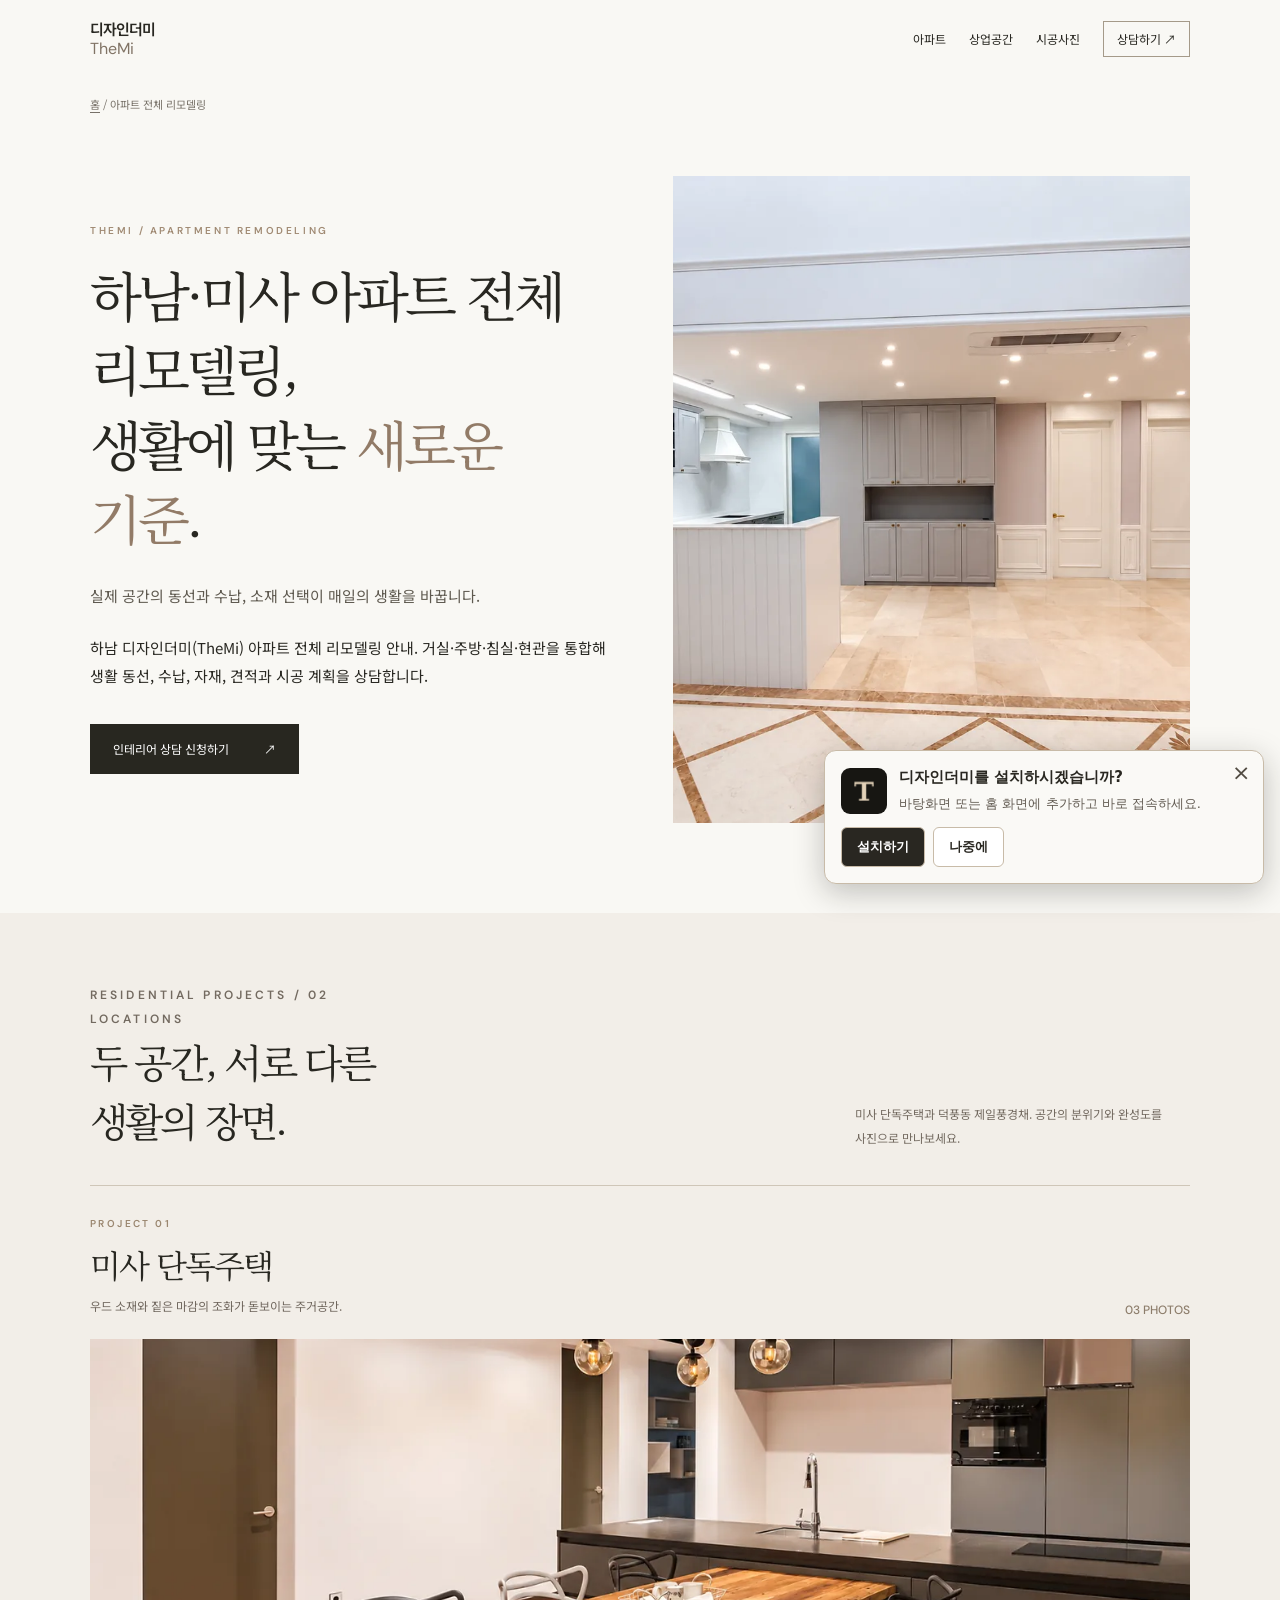
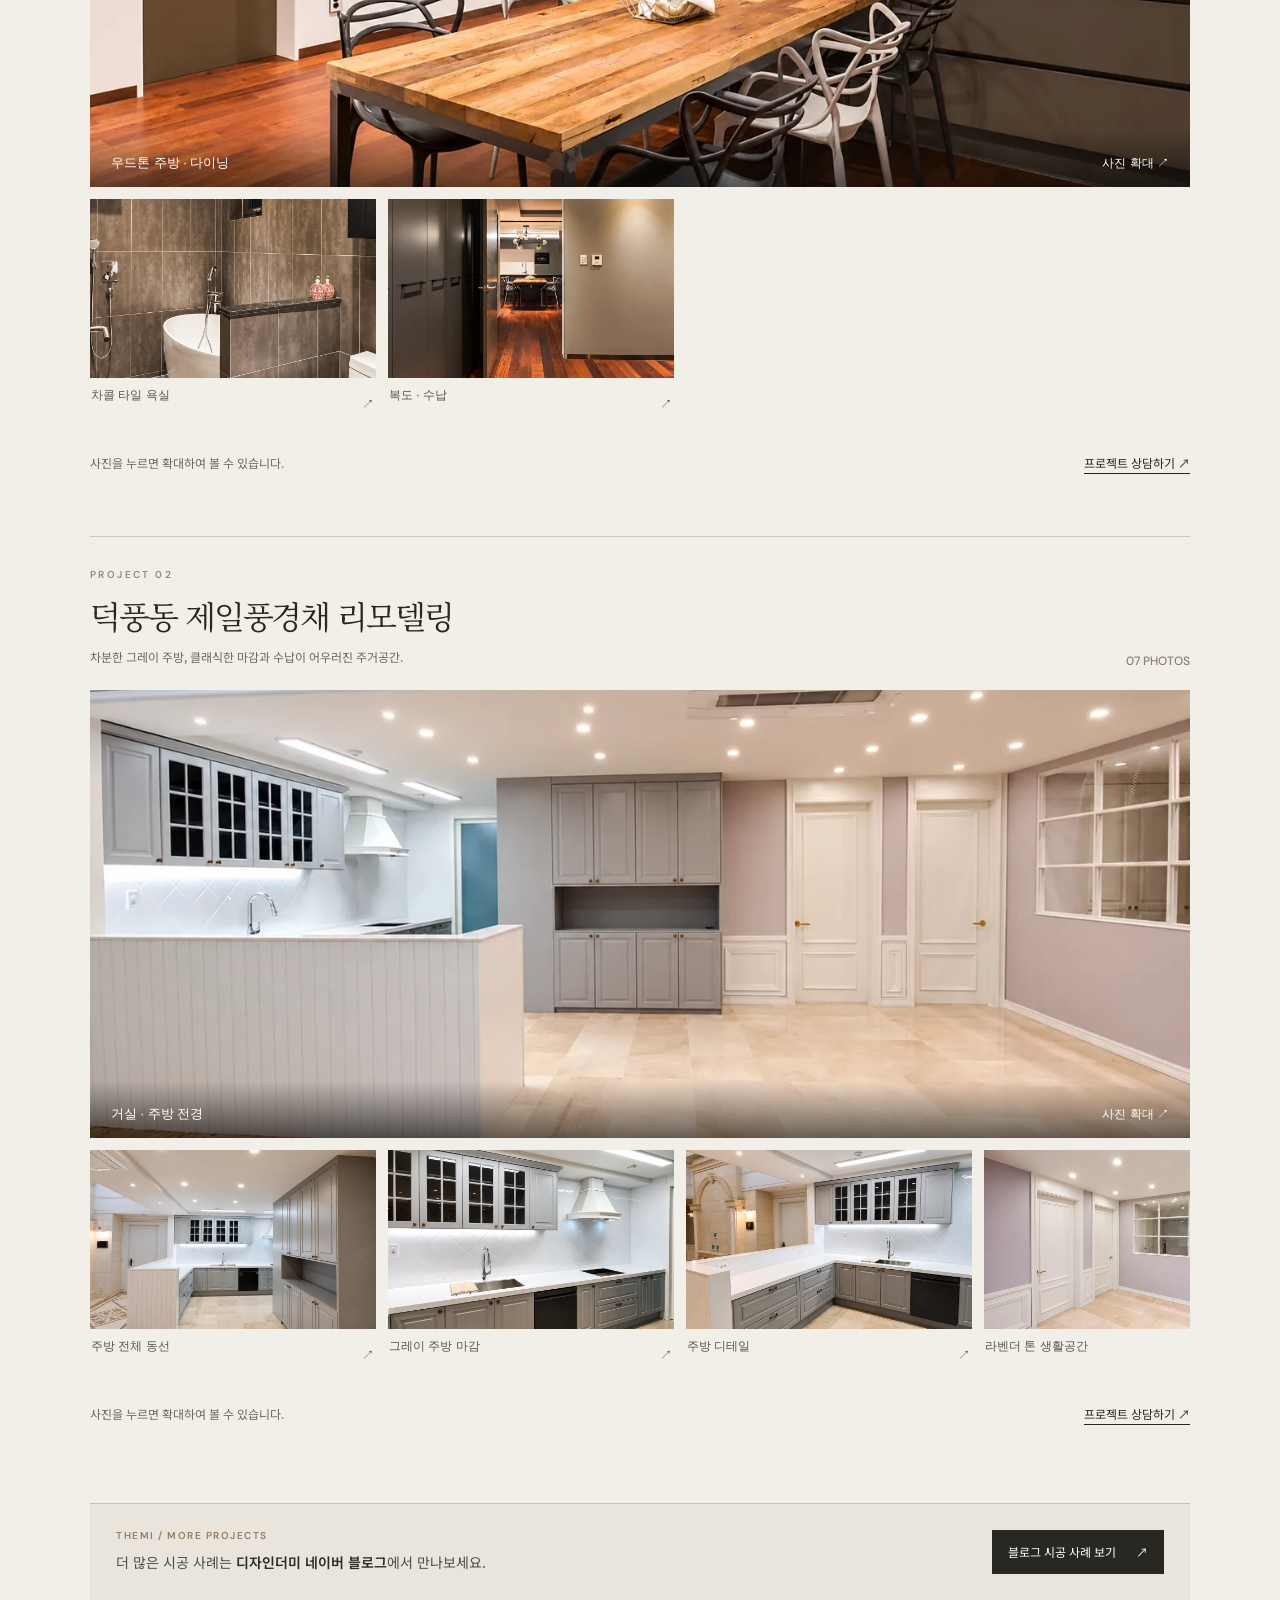
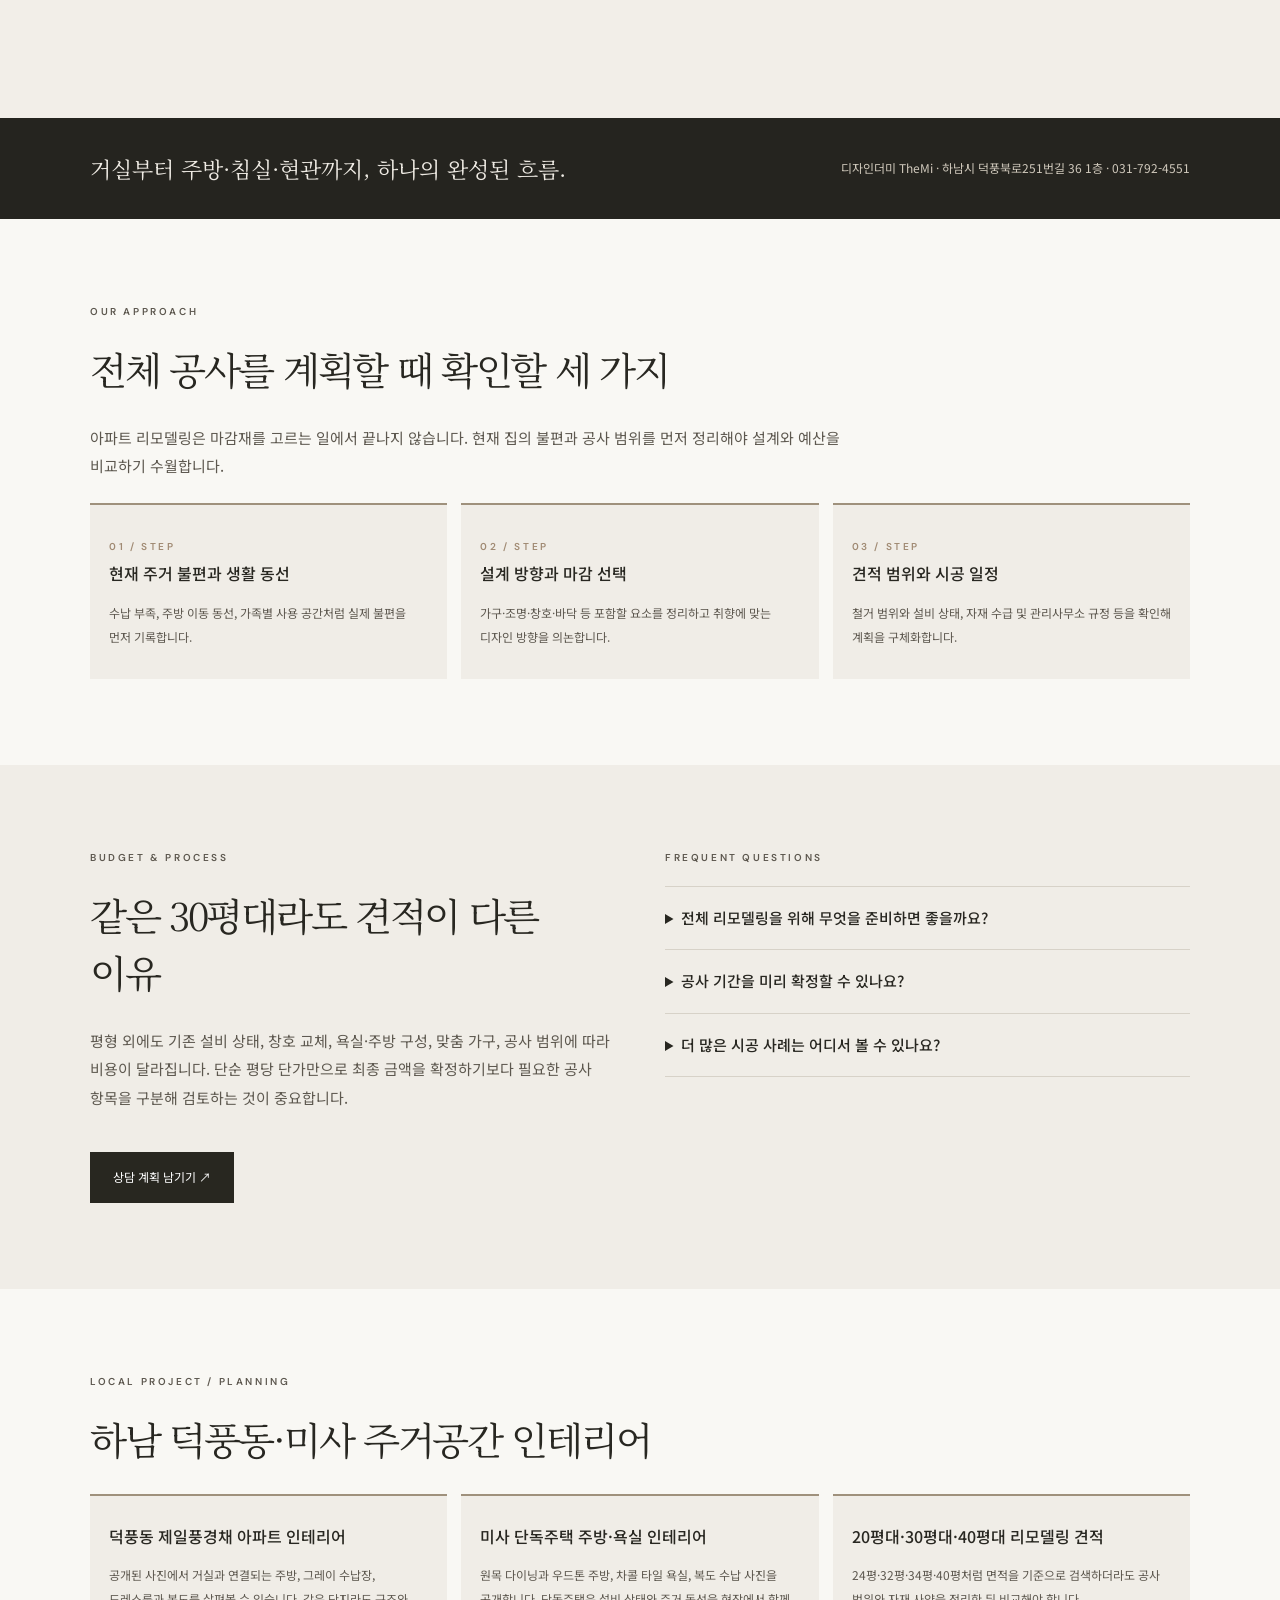
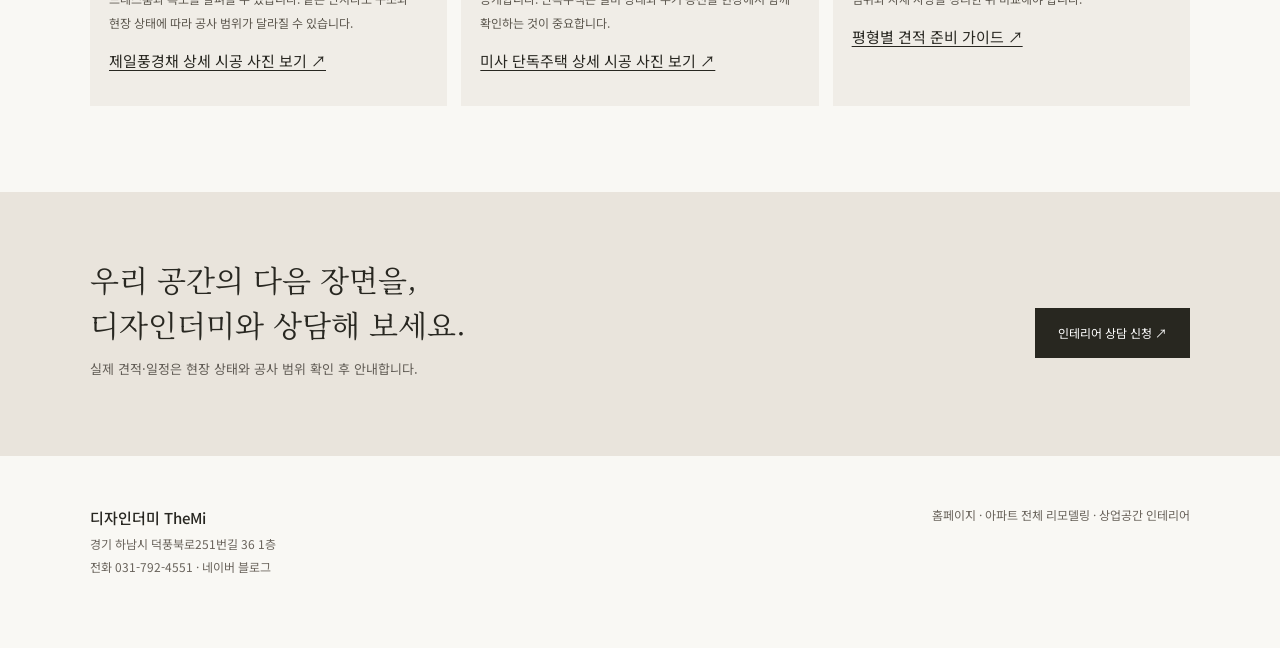
==== commit 2ead52f4: "Improve local and AI search discovery with actual project pages, entity schema and image sitemap" ====
--- a/apartment-remodeling.html
+++ b/apartment-remodeling.html
@@ -14,7 +14,7 @@
 <link rel="stylesheet" href="assets/seo-pages.css?v=20261125-responsive">
 <link rel="stylesheet" href="assets/residential-gallery.css?v=20261024-public-01">
 <script defer src="assets/residential-gallery.js?v=20261024b"></script>
-<script type="application/ld+json">{"@context":"https://schema.org","@type":"Service","@id":"https://themi.co.kr/apartment-remodeling.html#service","name":"아파트 전체 리모델링","serviceType":"아파트 전체 리모델링","description":"하남 디자인더미(TheMi) 아파트 전체 리모델링 안내. 거실·주방·침실·현관을 통합해 생활 동선, 수납, 자재, 견적과 시공 계획을 상담합니다.","url":"https://themi.co.kr/apartment-remodeling.html","provider":{"@type":"LocalBusiness","name":"디자인더미","alternateName":"TheMi","url":"https://themi.co.kr/","telephone":"+82-31-792-4551","address":{"@type":"PostalAddress","streetAddress":"덕풍북로251번길 36 1층","addressLocality":"하남시","addressRegion":"경기도","addressCountry":"KR"}}}</script>
+<script type="application/ld+json">{"@context":"https://schema.org","@type":"Service","@id":"https://themi.co.kr/apartment-remodeling.html#service","name":"아파트 전체 리모델링","serviceType":"아파트 전체 리모델링","description":"하남 디자인더미(TheMi) 아파트 전체 리모델링 안내. 거실·주방·침실·현관을 통합해 생활 동선, 수납, 자재, 견적과 시공 계획을 상담합니다.","url":"https://themi.co.kr/apartment-remodeling.html","provider":{"@type":"LocalBusiness","@id":"https://themi.co.kr/#business","name":"디자인더미","alternateName":"TheMi","url":"https://themi.co.kr/","telephone":"+82-31-792-4551","address":{"@type":"PostalAddress","streetAddress":"덕풍북로251번길 36 1층","addressLocality":"하남시","addressRegion":"경기도","addressCountry":"KR"}}}</script>
 <script type="application/ld+json">{"@context":"https://schema.org","@type":"BreadcrumbList","itemListElement":[{"@type":"ListItem","position":1,"name":"홈","item":"https://themi.co.kr/"},{"@type":"ListItem","position":2,"name":"아파트 전체 리모델링","item":"https://themi.co.kr/apartment-remodeling.html"}]}</script>
 <link rel="manifest" href="/site.webmanifest">
 <link rel="apple-touch-icon" sizes="180x180" href="/assets/icons/icon-180.png">
@@ -23,6 +23,12 @@
 <meta name="apple-mobile-web-app-status-bar-style" content="default">
 <link rel="stylesheet" href="/assets/install-banner.css?v=20261125-banner">
 <script src="/assets/pwa-install.js?v=20261125-banner" defer></script>
+<script type="application/ld+json">{"@context":"https://schema.org","@type":"WebPage","@id":"https://themi.co.kr/apartment-remodeling.html#webpage","url":"https://themi.co.kr/apartment-remodeling.html","name":"하남·미사 아파트 리모델링 상담 | 디자인더미 TheMi","description":"디자인더미 TheMi 주거공간 리모델링 포트폴리오. 미사 단독주택 3장, 하남 덕풍동 제일풍경채 7장의 주방·거실·욕실 사진과 아파트 전체 리모델링 상담 안내.","inLanguage":"ko-KR","isPartOf":{"@id":"https://themi.co.kr/#website"},"about":{"@id":"https://themi.co.kr/#business"},"primaryImageOfPage":{"@type":"ImageObject","contentUrl":"https://themi.co.kr/assets/images/residential/deokpung-open-space.webp"}}</script>
+<meta name="twitter:card" content="summary_large_image">
+<meta name="twitter:title" content="하남·미사 아파트 리모델링 상담 | 디자인더미 TheMi">
+<meta name="twitter:description" content="디자인더미 TheMi 주거공간 리모델링 포트폴리오. 미사 단독주택 3장, 하남 덕풍동 제일풍경채 7장의 주방·거실·욕실 사진과 아파트 전체 리모델링 상담 안내.">
+<meta name="twitter:image" content="https://themi.co.kr/assets/images/residential/deokpung-open-space.webp">
+<script type="application/ld+json">{"@context":"https://schema.org","@type":"FAQPage","mainEntity":[{"@type":"Question","name":"전체 리모델링을 위해 무엇을 준비하면 좋을까요?","acceptedAnswer":{"@type":"Answer","text":"아파트 위치와 평형, 가족 구성, 불편한 점, 원하는 분위기, 희망 공사 시기, 예산 범위를 정리해두면 초기 상담에 도움이 됩니다."}},{"@type":"Question","name":"공사 기간을 미리 확정할 수 있나요?","acceptedAnswer":{"@type":"Answer","text":"공정과 자재 납기, 관리사무소 공사 허용 일정에 따라 달라집니다. 현장 확인과 설계·견적 검토 후 안내해야 정확합니다."}},{"@type":"Question","name":"더 많은 시공 사례는 어디서 볼 수 있나요?","acceptedAnswer":{"@type":"Answer","text":"이 페이지의 미사 단독주택·덕풍동 제일풍경채 포트폴리오 외에 다양한 인테리어 사례는 디자인더미 네이버 블로그에서 확인하실 수 있습니다."}}]}</script>
 </head>
 <body>
 <header class="wrap top"><a class="logo" href="./" aria-label="디자인더미 홈페이지">디자인더미<small>TheMi</small></a><nav class="nav" aria-label="서비스 메뉴"><a href="apartment-remodeling.html">아파트</a><a href="commercial-interior.html">상업공간</a><a href="#residential-portfolio">시공사진</a><a href="index.html#contact">상담하기 ↗</a></nav></header>
@@ -74,7 +80,7 @@
 <section class="section" style="background:#f0ede7"><div class="wrap two"><div><p class="eyebrow">BUDGET & PROCESS</p><h2>같은 30평대라도 견적이 다른 이유</h2><p>평형 외에도 기존 설비 상태, 창호 교체, 욕실·주방 구성, 맞춤 가구, 공사 범위에 따라 비용이 달라집니다. 단순 평당 단가만으로 최종 금액을 확정하기보다 필요한 공사 항목을 구분해 검토하는 것이 중요합니다.</p><a href="index.html#contact" class="btn">상담 계획 남기기 ↗</a></div><div class="faq"><p class="eyebrow">FREQUENT QUESTIONS</p><details><summary>전체 리모델링을 위해 무엇을 준비하면 좋을까요?</summary><p>아파트 위치와 평형, 가족 구성, 불편한 점, 원하는 분위기, 희망 공사 시기, 예산 범위를 정리해두면 초기 상담에 도움이 됩니다.</p></details>
 <details><summary>공사 기간을 미리 확정할 수 있나요?</summary><p>공정과 자재 납기, 관리사무소 공사 허용 일정에 따라 달라집니다. 현장 확인과 설계·견적 검토 후 안내해야 정확합니다.</p></details>
 <details><summary>더 많은 시공 사례는 어디서 볼 수 있나요?</summary><p>이 페이지의 미사 단독주택·덕풍동 제일풍경채 포트폴리오 외에 다양한 인테리어 사례는 <a href="https://blog.naver.com/771jung" target="_blank" rel="noopener noreferrer">디자인더미 네이버 블로그</a>에서 확인하실 수 있습니다.</p></details></div></div></section>
-<section class="section" id="local-remodeling-details"><div class="wrap"><p class="eyebrow">LOCAL PROJECT / PLANNING</p><h2>하남 덕풍동·미사 주거공간 인테리어</h2><div class="cards"><article class="card"><h3>덕풍동 제일풍경채 아파트 인테리어</h3><p>공개된 사진에서 거실과 연결되는 주방, 그레이 수납장, 드레스룸과 복도를 살펴볼 수 있습니다. 같은 단지라도 구조와 현장 상태에 따라 공사 범위가 달라질 수 있습니다.</p><a href="#deokpung-jeil">제일풍경채 사진 보기 ↗</a></article><article class="card"><h3>미사 단독주택 주방·욕실 인테리어</h3><p>원목 다이닝과 우드톤 주방, 차콜 타일 욕실, 복도 수납 사진을 공개합니다. 단독주택은 설비 상태와 주거 동선을 현장에서 함께 확인하는 것이 중요합니다.</p><a href="#misa-house">미사 단독주택 사진 보기 ↗</a></article><article class="card"><h3>20평대·30평대·40평대 리모델링 견적</h3><p>24평·32평·34평·40평처럼 면적을 기준으로 검색하더라도 공사 범위와 자재 사양을 정리한 뒤 비교해야 합니다.</p><a href="hanam-remodeling-guide.html">평형별 견적 준비 가이드 ↗</a></article></div></div></section>
+<section class="section" id="local-remodeling-details"><div class="wrap"><p class="eyebrow">LOCAL PROJECT / PLANNING</p><h2>하남 덕풍동·미사 주거공간 인테리어</h2><div class="cards"><article class="card"><h3>덕풍동 제일풍경채 아파트 인테리어</h3><p>공개된 사진에서 거실과 연결되는 주방, 그레이 수납장, 드레스룸과 복도를 살펴볼 수 있습니다. 같은 단지라도 구조와 현장 상태에 따라 공사 범위가 달라질 수 있습니다.</p><a href="deokpung-jeil-remodeling.html">제일풍경채 상세 시공 사진 보기 ↗</a></article><article class="card"><h3>미사 단독주택 주방·욕실 인테리어</h3><p>원목 다이닝과 우드톤 주방, 차콜 타일 욕실, 복도 수납 사진을 공개합니다. 단독주택은 설비 상태와 주거 동선을 현장에서 함께 확인하는 것이 중요합니다.</p><a href="misa-house-interior.html">미사 단독주택 상세 시공 사진 보기 ↗</a></article><article class="card"><h3>20평대·30평대·40평대 리모델링 견적</h3><p>24평·32평·34평·40평처럼 면적을 기준으로 검색하더라도 공사 범위와 자재 사양을 정리한 뒤 비교해야 합니다.</p><a href="hanam-remodeling-guide.html">평형별 견적 준비 가이드 ↗</a></article></div></div></section>
 <section class="cta"><div class="wrap"><div><h2>우리 공간의 다음 장면을,<br>디자인더미와 상담해 보세요.</h2><p>실제 견적·일정은 현장 상태와 공사 범위 확인 후 안내합니다.</p></div><a href="index.html#contact" class="btn">인테리어 상담 신청 ↗</a></div></section>
 </main>
 <footer class="bottom"><div class="wrap"><div><strong>디자인더미 TheMi</strong><br>경기 하남시 덕풍북로251번길 36 1층<br><a href="tel:0317924551">전화 031-792-4551</a> · <a href="https://blog.naver.com/771jung" target="_blank" rel="noopener noreferrer">네이버 블로그</a></div><div><a href="./">홈페이지</a> · <a href="apartment-remodeling.html">아파트 전체 리모델링</a> · <a href="commercial-interior.html">상업공간 인테리어</a></div></div></footer>
